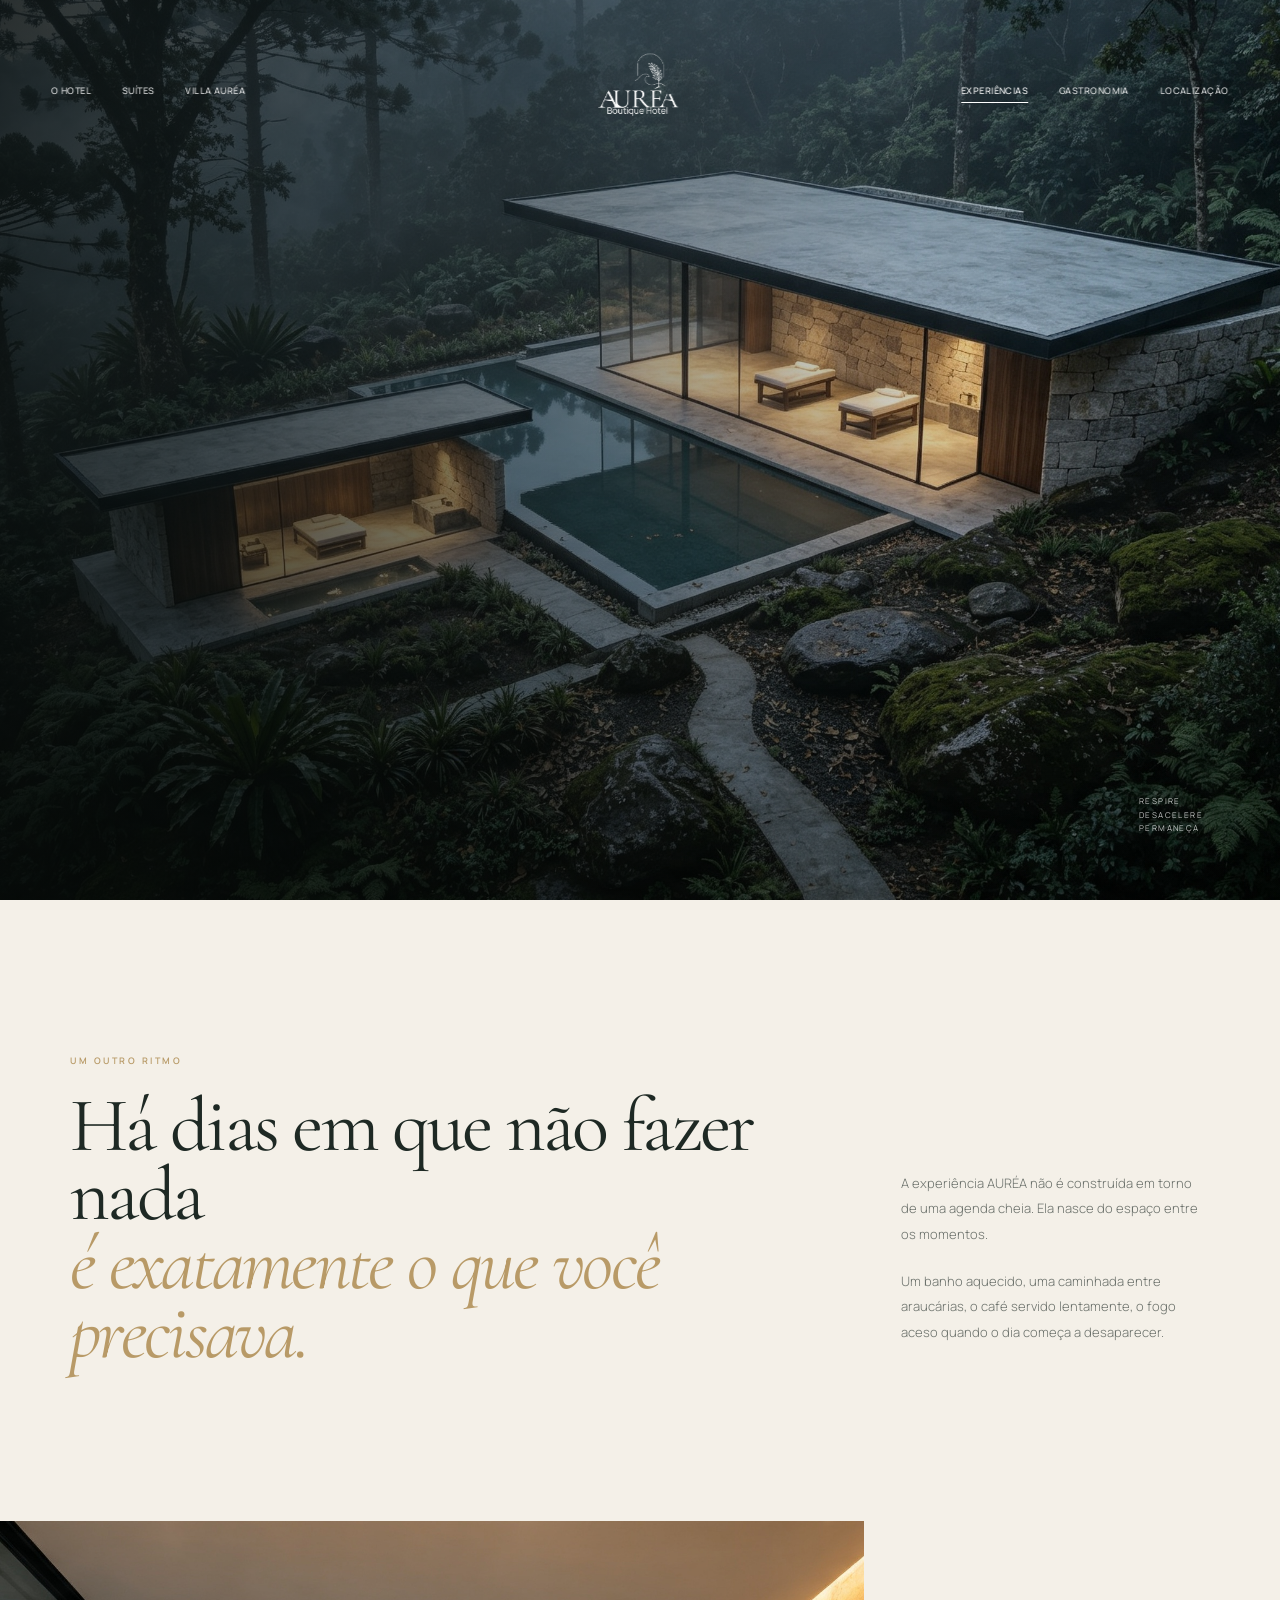
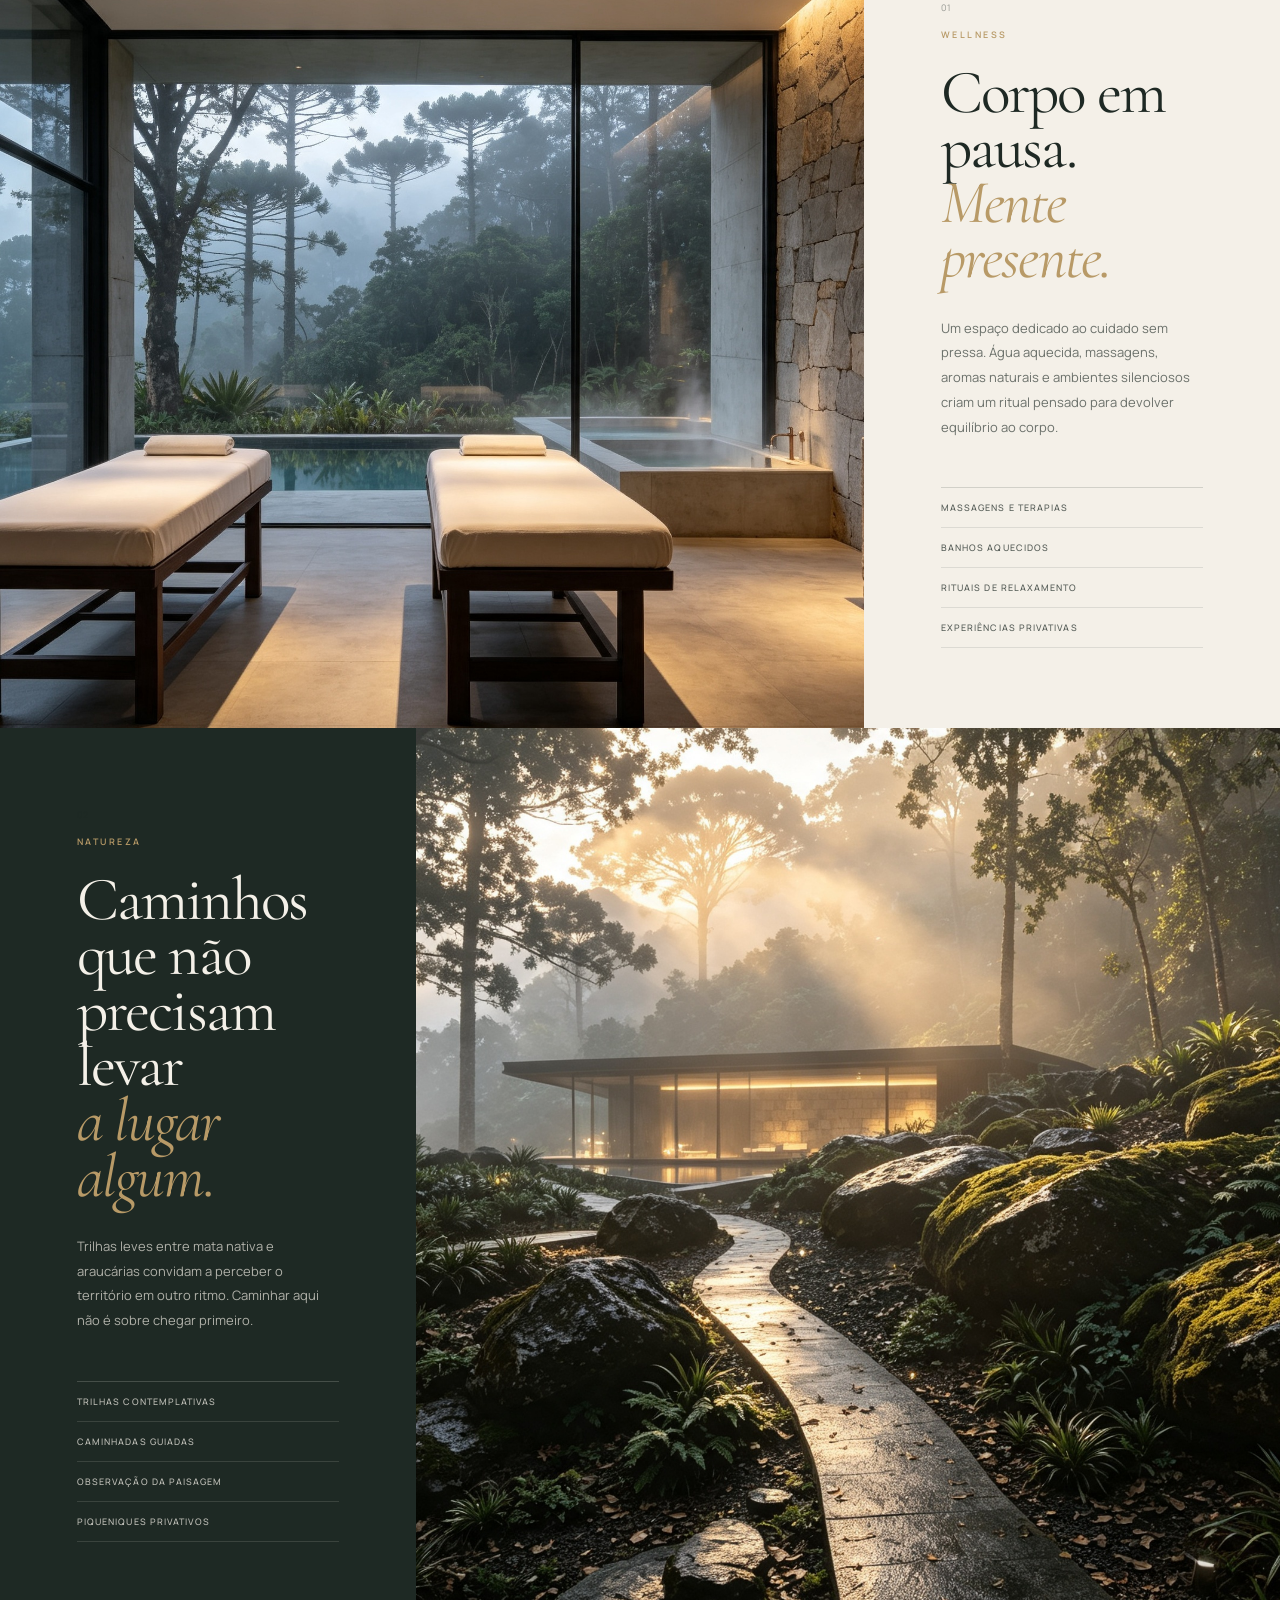
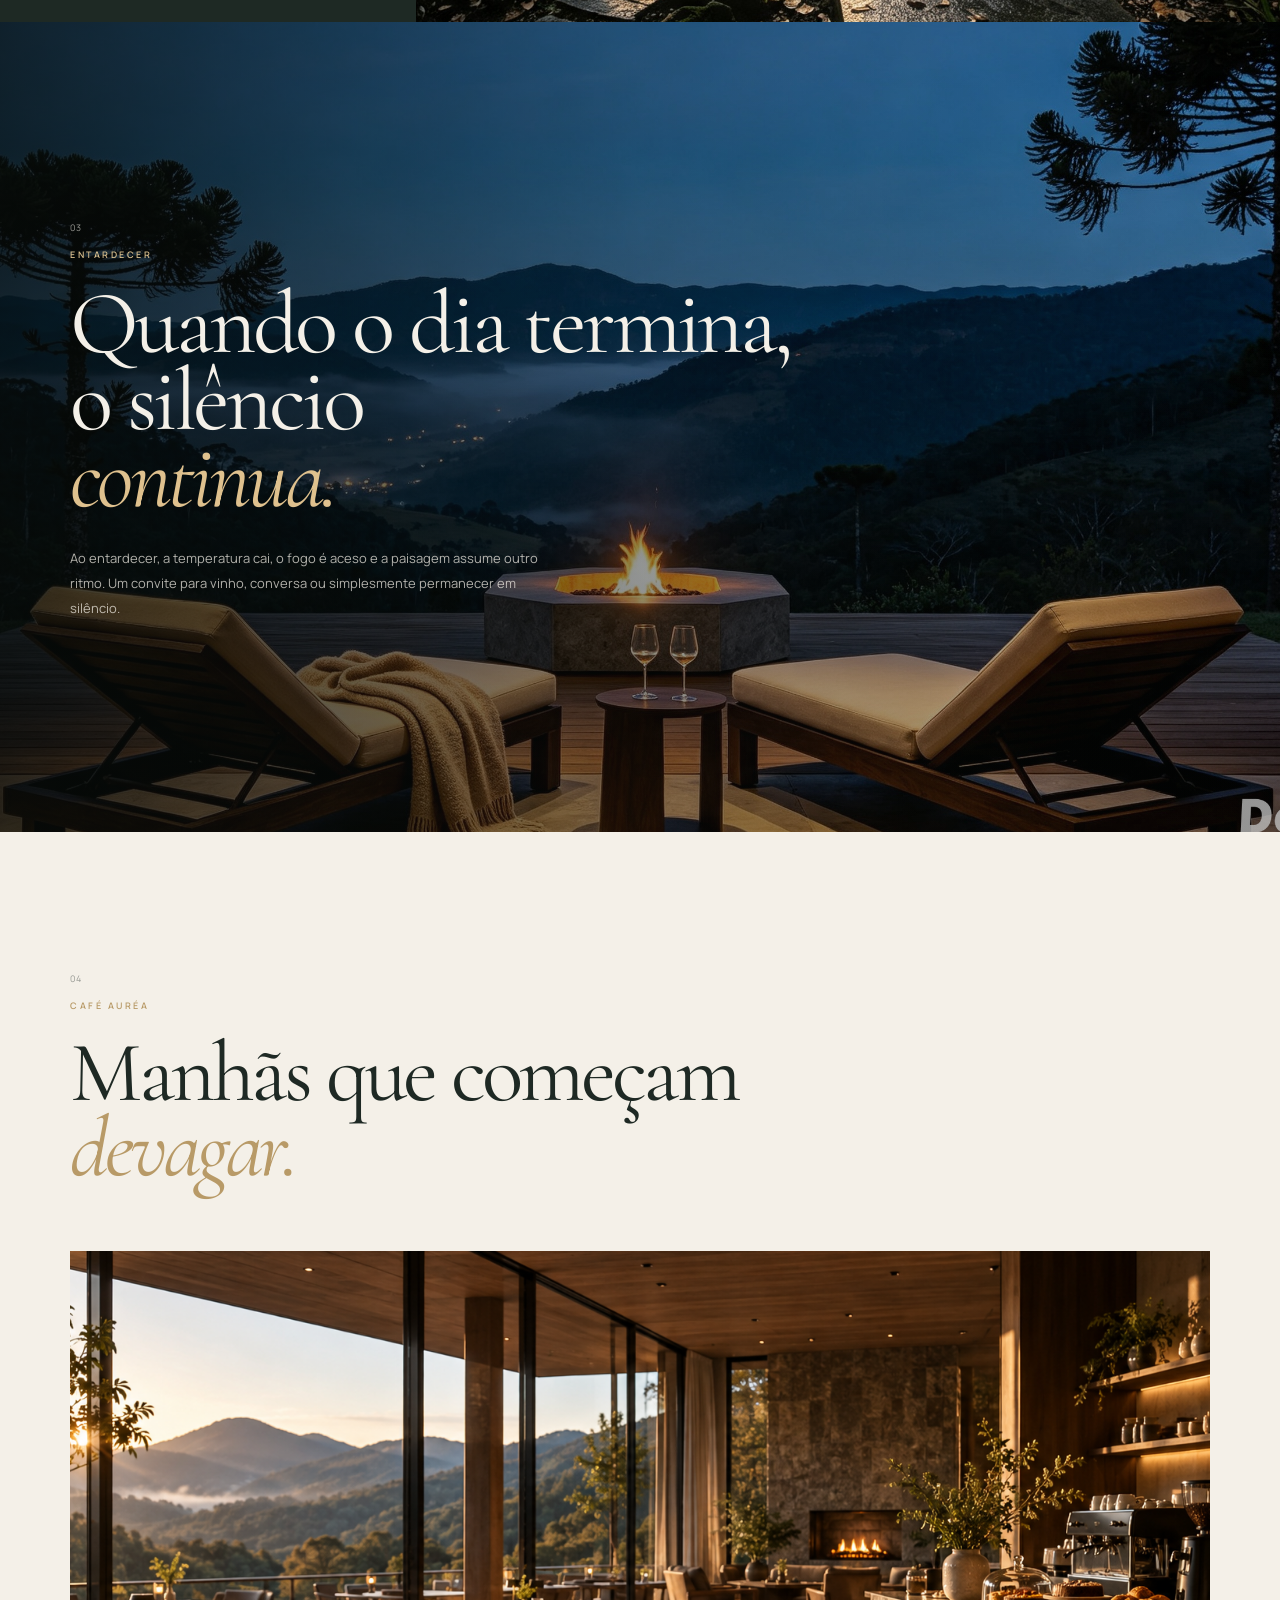
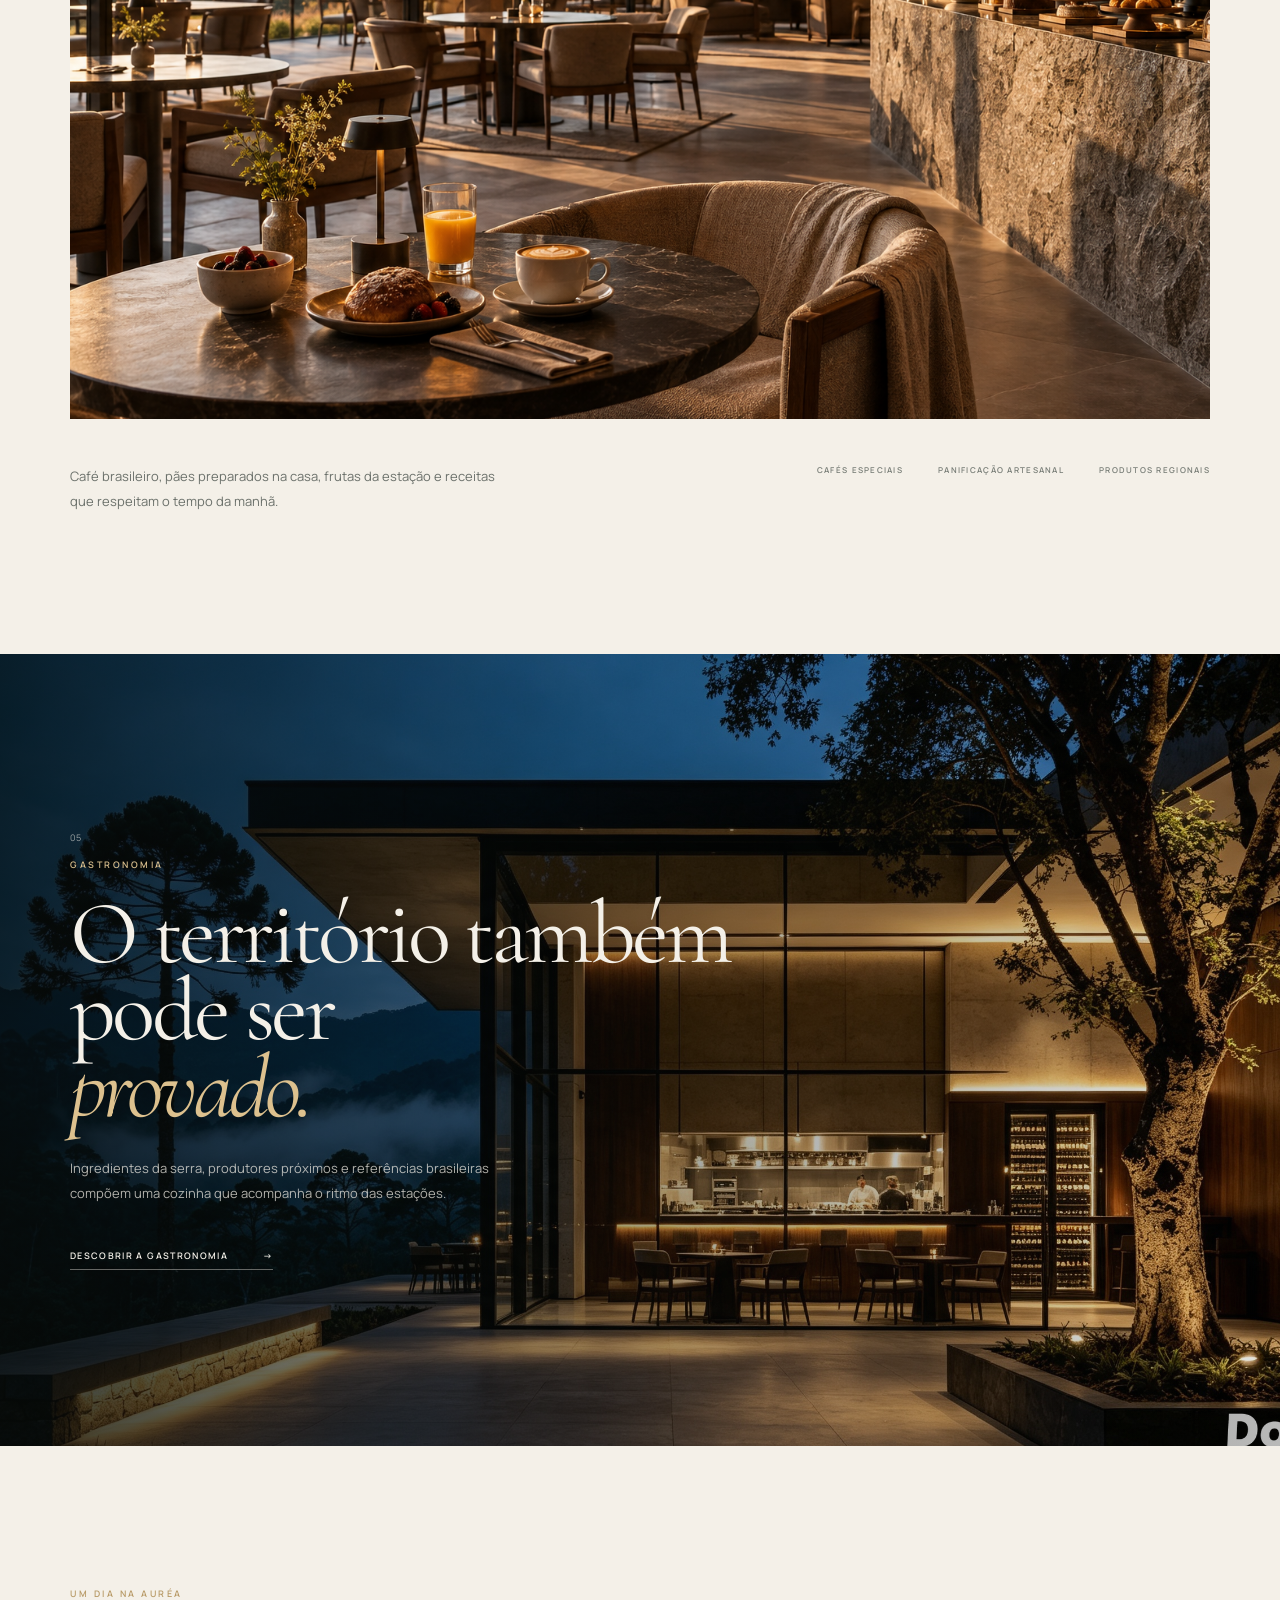
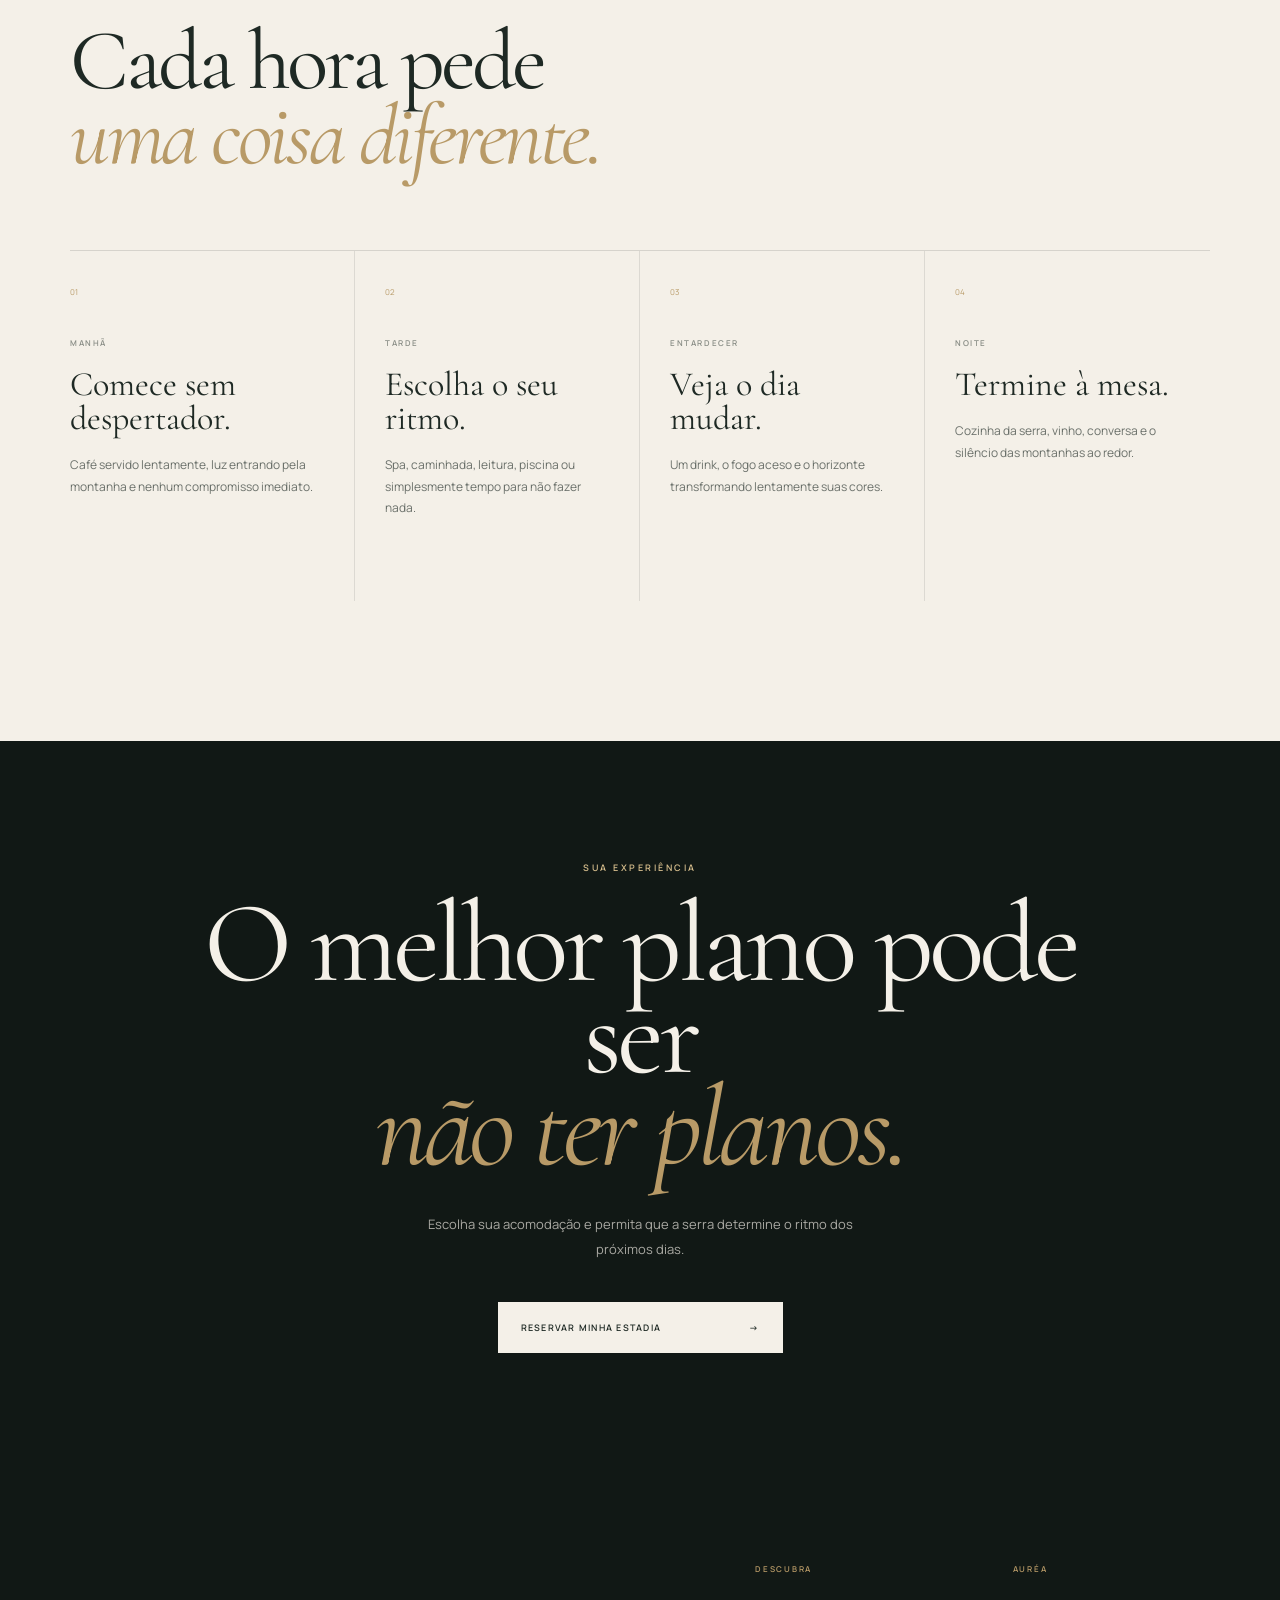
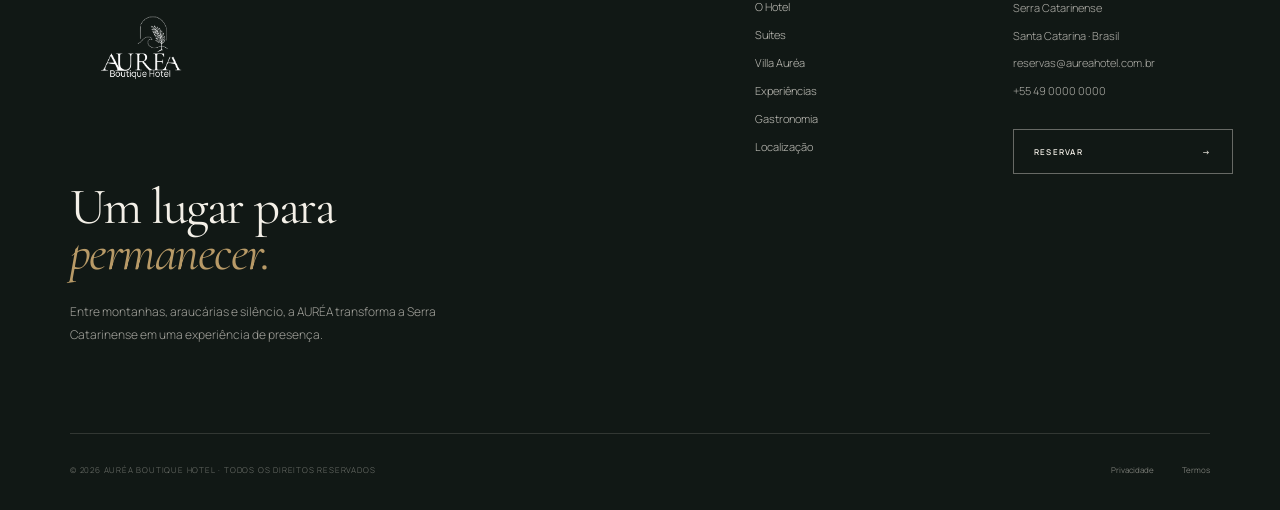
==== experiencias.html @ a306314f "Primeira versão do site AURÉA" ====
<!DOCTYPE html>
<html lang="pt-BR">

<head>

  <meta charset="UTF-8">

  <meta
    name="viewport"
    content="width=device-width, initial-scale=1.0"
  >

  <title>Experiências | AURÉA Boutique Hotel</title>

  <meta
    name="description"
    content="Descubra as experiências do AURÉA Boutique Hotel: wellness, natureza, gastronomia e momentos de contemplação na Serra Catarinense."
  >


  <!-- =====================================================
       FONTES
  ====================================================== -->

  <link
    rel="preconnect"
    href="https://fonts.googleapis.com"
  >

  <link
    rel="preconnect"
    href="https://fonts.gstatic.com"
    crossorigin
  >

  <link
    href="https://fonts.googleapis.com/css2?family=Cormorant+Garamond:ital,wght@0,400;0,500;1,400&family=Manrope:wght@300;400;500;600&display=swap"
    rel="stylesheet"
  >


  <!-- =====================================================
       CSS
  ====================================================== -->

  <link
    rel="stylesheet"
    href="experiencias.css"
  >

  <link
    rel="stylesheet"
    href="header.css"
  >

  <link
    rel="stylesheet"
    href="footer.css"
  >

  <link
    rel="stylesheet"
    href="animations.css"
  >


  <!-- =====================================================
       JAVASCRIPT
  ====================================================== -->

  <script
    defer
    src="script.js"
  ></script>

  <script
    defer
    src="animations.js"
  ></script>

</head>


<body class="experiencias-page">


  <!-- =====================================================
       HEADER
  ====================================================== -->

  <header class="site-header header-light">


    <!-- MENU ESQUERDO -->

    <nav class="site-nav site-nav-left">

      <a href="hotel.html">
        O Hotel
      </a>

      <a href="suites.html">
        Suítes
      </a>

      <a href="villa.html">
        Villa Auréa
      </a>

    </nav>


    <!-- LOGO -->

    <a
      href="index.html"
      class="site-logo"
      aria-label="AURÉA Boutique Hotel"
    >

      <img
        src="assets/logo-aurea.png"
        alt="AURÉA Boutique Hotel"
      >

    </a>


    <!-- MENU DIREITO -->

    <nav class="site-nav site-nav-right">

      <a
        href="experiencias.html"
        class="active"
      >
        Experiências
      </a>

      <a href="gastronomia.html">
        Gastronomia
      </a>

      <a href="localizacao.html">
        Localização
      </a>

    </nav>


  </header>



  <main>


    <!-- =====================================================
         HERO
    ====================================================== -->

    <section class="experiencias-hero">


      <div class="experiencias-hero-image">

        <img
          src="assets/spa em angulo maior.png"
          alt="Spa AURÉA integrado à paisagem da Serra Catarinense"
        >

      </div>


      <div class="experiencias-hero-overlay"></div>


      <div class="experiencias-hero-content hero-reveal">

        <span class="experiencias-eyebrow">
          EXPERIÊNCIAS · AURÉA
        </span>


        <h1>

          O luxo de

          <em>
            não ter pressa.
          </em>

        </h1>


        <p>
          Na AURÉA, cada experiência foi pensada para
          devolver algo que a rotina costuma levar:
          tempo, silêncio e presença.
        </p>


        <a
          href="#wellness"
          class="experiencias-hero-link motion-link"
        >

          <span>
            Descobrir experiências
          </span>

          <span>
            ↓
          </span>

        </a>


      </div>


      <div class="experiencias-side-note fade-in">

        <span>
          RESPIRE
        </span>

        <span>
          DESACELERE
        </span>

        <span>
          PERMANEÇA
        </span>

      </div>


    </section>



    <!-- =====================================================
         INTRO
    ====================================================== -->

    <section class="experiencias-intro">


      <div class="experiencias-container">


        <div class="experiencias-intro-grid">


          <div class="reveal">

            <span class="section-label">
              UM OUTRO RITMO
            </span>


            <h2>

              Há dias em que
              não fazer nada

              <em>
                é exatamente o que você precisava.
              </em>

            </h2>

          </div>


          <div class="experiencias-intro-copy reveal reveal-delay-1">

            <p>
              A experiência AURÉA não é construída em torno
              de uma agenda cheia. Ela nasce do espaço entre
              os momentos.
            </p>

            <p>
              Um banho aquecido, uma caminhada entre araucárias,
              o café servido lentamente, o fogo aceso quando
              o dia começa a desaparecer.
            </p>

          </div>


        </div>


      </div>


    </section>



    <!-- =====================================================
         WELLNESS
    ====================================================== -->

    <section
      class="experience-feature"
      id="wellness"
    >


      <div class="experience-feature-image reveal-left">

        <img
          src="assets/spa do hotel.png"
          alt="Área de wellness e spa do AURÉA"
        >

      </div>


      <div class="experience-feature-content reveal-right reveal-delay-1">


        <span class="experience-number">
          01
        </span>


        <span class="section-label">
          WELLNESS
        </span>


        <h2>

          Corpo em pausa.

          <em>
            Mente presente.
          </em>

        </h2>


        <p>
          Um espaço dedicado ao cuidado sem pressa.
          Água aquecida, massagens, aromas naturais e
          ambientes silenciosos criam um ritual pensado
          para devolver equilíbrio ao corpo.
        </p>


        <ul>

          <li>
            Massagens e terapias
          </li>

          <li>
            Banhos aquecidos
          </li>

          <li>
            Rituais de relaxamento
          </li>

          <li>
            Experiências privativas
          </li>

        </ul>


      </div>


    </section>



    <!-- =====================================================
         NATUREZA
    ====================================================== -->

    <section class="experience-feature experience-feature-reverse">


      <div class="experience-feature-image reveal-right">

        <img
          src="assets/caminho ate o hotel.png"
          alt="Caminho entre a vegetação da Serra Catarinense"
        >

      </div>


      <div class="experience-feature-content reveal-left reveal-delay-1">


        <span class="experience-number">
          02
        </span>


        <span class="section-label">
          NATUREZA
        </span>


        <h2>

          Caminhos que não
          precisam levar

          <em>
            a lugar algum.
          </em>

        </h2>


        <p>
          Trilhas leves entre mata nativa e araucárias
          convidam a perceber o território em outro ritmo.
          Caminhar aqui não é sobre chegar primeiro.
        </p>


        <ul>

          <li>
            Trilhas contemplativas
          </li>

          <li>
            Caminhadas guiadas
          </li>

          <li>
            Observação da paisagem
          </li>

          <li>
            Piqueniques privativos
          </li>

        </ul>


      </div>


    </section>



    <!-- =====================================================
         FOGO E ENTARDECER
    ====================================================== -->

    <section class="fire-section">


      <div class="fire-image">

        <img
          src="assets/area privada.png"
          alt="Fogueira diante das montanhas na AURÉA"
        >

      </div>


      <div class="fire-overlay"></div>


      <div class="fire-content reveal">

        <span class="experience-number light">
          03
        </span>

        <span class="section-label light">
          ENTARDECER
        </span>


        <h2>

          Quando o dia termina,
          o silêncio

          <em>
            continua.
          </em>

        </h2>


        <p>
          Ao entardecer, a temperatura cai,
          o fogo é aceso e a paisagem assume outro ritmo.
          Um convite para vinho, conversa ou simplesmente
          permanecer em silêncio.
        </p>


      </div>


    </section>



    <!-- =====================================================
         CAFETERIA
    ====================================================== -->

    <section class="cafe-section">


      <div class="experiencias-container">


        <div class="cafe-heading reveal">

          <span class="experience-number">
            04
          </span>

          <span class="section-label">
            CAFÉ AURÉA
          </span>


          <h2>

            Manhãs que começam

            <em>
              devagar.
            </em>

          </h2>


        </div>


        <div class="cafe-image reveal reveal-delay-1">

          <img
            src="assets/cafeteria.png"
            alt="Cafeteria do AURÉA Boutique Hotel"
          >

        </div>


        <div class="cafe-bottom reveal reveal-delay-2">


          <p>
            Café brasileiro, pães preparados na casa,
            frutas da estação e receitas que respeitam
            o tempo da manhã.
          </p>


          <div class="cafe-details">

            <span>
              CAFÉS ESPECIAIS
            </span>

            <span>
              PANIFICAÇÃO ARTESANAL
            </span>

            <span>
              PRODUTOS REGIONAIS
            </span>

          </div>


        </div>


      </div>


    </section>



    <!-- =====================================================
         GASTRONOMIA
    ====================================================== -->

    <section class="experience-gastronomy">


      <div class="experience-gastronomy-image">

        <img
          src="assets/area externa restaurante.png"
          alt="Área externa do restaurante AURÉA"
        >

      </div>


      <div class="experience-gastronomy-overlay"></div>


      <div class="experience-gastronomy-content reveal">

        <span class="experience-number light">
          05
        </span>

        <span class="section-label light">
          GASTRONOMIA
        </span>


        <h2>

          O território
          também pode ser

          <em>
            provado.
          </em>

        </h2>


        <p>
          Ingredientes da serra, produtores próximos
          e referências brasileiras compõem uma cozinha
          que acompanha o ritmo das estações.
        </p>


        <a
          href="gastronomia.html"
          class="motion-link"
        >

          <span>
            Descobrir a gastronomia
          </span>

          <span>
            →
          </span>

        </a>


      </div>


    </section>



    <!-- =====================================================
         RITMOS DA SERRA
    ====================================================== -->

    <section class="rhythm-section">


      <div class="experiencias-container">


        <div class="rhythm-heading reveal">

          <span class="section-label">
            UM DIA NA AURÉA
          </span>


          <h2>

            Cada hora
            pede

            <em>
              uma coisa diferente.
            </em>

          </h2>


        </div>



        <div class="rhythm-grid">


          <!-- MANHÃ -->

          <article class="rhythm-item reveal">

            <span class="rhythm-number">
              01
            </span>

            <span class="rhythm-time">
              MANHÃ
            </span>

            <h3>
              Comece sem despertador.
            </h3>

            <p>
              Café servido lentamente,
              luz entrando pela montanha
              e nenhum compromisso imediato.
            </p>

          </article>



          <!-- TARDE -->

          <article class="rhythm-item reveal reveal-delay-1">

            <span class="rhythm-number">
              02
            </span>

            <span class="rhythm-time">
              TARDE
            </span>

            <h3>
              Escolha o seu ritmo.
            </h3>

            <p>
              Spa, caminhada, leitura,
              piscina ou simplesmente
              tempo para não fazer nada.
            </p>

          </article>



          <!-- ENTARDECER -->

          <article class="rhythm-item reveal reveal-delay-2">

            <span class="rhythm-number">
              03
            </span>

            <span class="rhythm-time">
              ENTARDECER
            </span>

            <h3>
              Veja o dia mudar.
            </h3>

            <p>
              Um drink, o fogo aceso
              e o horizonte transformando
              lentamente suas cores.
            </p>

          </article>



          <!-- NOITE -->

          <article class="rhythm-item reveal reveal-delay-3">

            <span class="rhythm-number">
              04
            </span>

            <span class="rhythm-time">
              NOITE
            </span>

            <h3>
              Termine à mesa.
            </h3>

            <p>
              Cozinha da serra, vinho,
              conversa e o silêncio
              das montanhas ao redor.
            </p>

          </article>


        </div>


      </div>


    </section>



    <!-- =====================================================
         CTA FINAL
    ====================================================== -->

    <section class="experiencias-final">


      <div class="experiencias-final-content reveal">


        <span class="section-label light">
          SUA EXPERIÊNCIA
        </span>


        <h2>

          O melhor plano
          pode ser

          <em>
            não ter planos.
          </em>

        </h2>


        <p>
          Escolha sua acomodação e permita que
          a serra determine o ritmo dos próximos dias.
        </p>


        <a
          href="reservas.html"
          class="experiencias-final-button motion-button"
        >

          <span>
            Reservar minha estadia
          </span>

          <span>
            →
          </span>

        </a>


      </div>


    </section>


  </main>



  <!-- =====================================================
       FOOTER GLOBAL
  ====================================================== -->

  <footer class="site-footer">


    <div class="site-footer-inner">


      <div class="site-footer-top">


        <!-- MARCA -->

        <div class="site-footer-brand reveal">


          <a
            href="index.html"
            class="site-footer-logo"
            aria-label="AURÉA Boutique Hotel"
          >

            <img
              src="assets/logo-aurea.png"
              alt="AURÉA Boutique Hotel"
            >

          </a>


          <h2>

            Um lugar para

            <em>
              permanecer.
            </em>

          </h2>


          <p>
            Entre montanhas, araucárias e silêncio,
            a AURÉA transforma a Serra Catarinense
            em uma experiência de presença.
          </p>


        </div>



        <!-- COLUNAS -->

        <div class="site-footer-columns reveal reveal-delay-1">


          <div class="site-footer-column">


            <h3>
              Descubra
            </h3>


            <nav>

              <a href="hotel.html">
                O Hotel
              </a>

              <a href="suites.html">
                Suítes
              </a>

              <a href="villa.html">
                Villa Auréa
              </a>

              <a href="experiencias.html">
                Experiências
              </a>

              <a href="gastronomia.html">
                Gastronomia
              </a>

              <a href="localizacao.html">
                Localização
              </a>

            </nav>


          </div>



          <div class="site-footer-column">


            <h3>
              AURÉA
            </h3>


            <div class="site-footer-contact">

              <span>
                Serra Catarinense
              </span>

              <span>
                Santa Catarina · Brasil
              </span>

              <span>
                reservas@aureahotel.com.br
              </span>

              <span>
                +55 49 0000 0000
              </span>

            </div>


            <a
              href="reservas.html"
              class="site-footer-reserve motion-button"
            >

              <span>
                Reservar
              </span>

              <span>
                →
              </span>

            </a>


          </div>


        </div>


      </div>



      <div class="site-footer-bottom">

        <p>
          © 2026 AURÉA BOUTIQUE HOTEL · TODOS OS DIREITOS RESERVADOS
        </p>


        <div class="site-footer-bottom-links">

          <a href="#">
            Privacidade
          </a>

          <a href="#">
            Termos
          </a>

        </div>


      </div>


    </div>


  </footer>


</body>

</html>
---- experiencias.css ----
/* =========================================================
   AURÉA — EXPERIÊNCIAS
========================================================= */


/* =========================================================
   VARIÁVEIS
========================================================= */

:root {
  --cream: #f4f0e8;
  --cream-soft: #ece6dc;

  --green: #1e2924;
  --green-dark: #111815;

  --gold: #b89a67;

  --text:
    rgba(
      30,
      41,
      36,
      0.64
    );
}


/* =========================================================
   RESET
========================================================= */

*,
*::before,
*::after {
  box-sizing: border-box;
}

html {
  scroll-behavior: smooth;
}

body {
  margin: 0;

  background:
    var(--cream);

  color:
    var(--green);

  font-family:
    "Manrope",
    sans-serif;

  overflow-x: hidden;

  -webkit-font-smoothing:
    antialiased;
}

img {
  display: block;

  max-width: 100%;
}

a {
  color: inherit;

  text-decoration: none;
}


/* =========================================================
   CONTAINER
========================================================= */

.experiencias-container {
  width:
    min(
      calc(100% - 140px),
      1440px
    );

  margin:
    0 auto;
}


/* =========================================================
   LABELS
========================================================= */

.section-label,
.experiencias-eyebrow {
  display: block;

  margin-bottom: 24px;

  font-size: 9px;

  font-weight: 600;

  letter-spacing: 0.28em;

  text-transform: uppercase;

  color:
    var(--gold);
}

.section-label.light {
  color:
    #d7be8d;
}


/* =========================================================
   HERO
========================================================= */

.experiencias-hero {
  position: relative;

  min-height: 100vh;

  display: flex;

  align-items: center;

  overflow: hidden;

  background:
    var(--green-dark);
}


/* =========================================================
   HERO IMAGE
========================================================= */

.experiencias-hero-image {
  position: absolute;

  inset: 0;

  overflow: hidden;
}

.experiencias-hero-image img {
  width: 100%;
  height: 100%;

  object-fit: cover;

  object-position: center center;

  transform:
    scale(1.10);

  transform-origin:
    center center;
}


/* =========================================================
   HERO OVERLAY
========================================================= */

.experiencias-hero-overlay {
  position: absolute;

  inset: 0;

  z-index: 1;

  background:

    linear-gradient(
      90deg,
      rgba(7, 11, 9, 0.80) 0%,
      rgba(7, 11, 9, 0.45) 42%,
      rgba(7, 11, 9, 0.10) 78%
    ),

    linear-gradient(
      180deg,
      rgba(0, 0, 0, 0.18),
      transparent 38%,
      rgba(0, 0, 0, 0.24)
    );
}


/* =========================================================
   HERO CONTENT
========================================================= */

.experiencias-hero-content {
  position: relative;

  z-index: 3;

  width:
    min(
      calc(100% - 140px),
      1440px
    );

  margin:
    110px auto 0;

  color:
    var(--cream);
}

.experiencias-hero-content h1 {
  margin: 0;

  max-width: 720px;

  font-family:
    "Cormorant Garamond",
    serif;

  font-size:
    clamp(
      72px,
      7vw,
      120px
    );

  font-weight: 400;

  line-height: 0.84;

  letter-spacing: -0.04em;
}

.experiencias-hero-content h1 em {
  display: block;

  color:
    #dfc491;

  font-style: italic;
}

.experiencias-hero-content > p {
  max-width: 470px;

  margin-top: 32px;

  font-size: 13px;

  font-weight: 300;

  line-height: 1.9;

  color:
    rgba(
      244,
      240,
      232,
      0.76
    );
}


/* =========================================================
   HERO LINK
========================================================= */

.experiencias-hero-link {
  display: inline-flex;

  align-items: center;

  gap: 35px;

  margin-top: 35px;

  padding-bottom: 7px;

  border-bottom:
    1px solid
    rgba(
      244,
      240,
      232,
      0.48
    );

  color:
    var(--cream);

  font-size: 9px;

  font-weight: 600;

  letter-spacing: 0.16em;

  text-transform: uppercase;

  transition:
    gap
    0.3s ease;
}

.experiencias-hero-link:hover {
  gap: 45px;
}


/* =========================================================
   HERO SIDE NOTE
========================================================= */

.experiencias-side-note {
  position: absolute;

  z-index: 3;

  right: 6vw;
  bottom: 65px;

  display: flex;

  flex-direction: column;

  font-size: 8px;

  line-height: 1.7;

  letter-spacing: 0.18em;

  color:
    rgba(
      255,
      255,
      255,
      0.75
    );
}


/* =========================================================
   INTRO
========================================================= */

.experiencias-intro {
  padding:
    clamp(
      120px,
      12vw,
      190px
    )
    0;

  background:
    var(--cream);
}

.experiencias-intro-grid {
  display: grid;

  grid-template-columns:
    minmax(0, 1.25fr)
    minmax(280px, 0.55fr);

  gap:
    clamp(
      70px,
      10vw,
      170px
    );

  align-items: end;
}

.experiencias-intro h2 {
  margin: 0;

  max-width: 900px;

  font-family:
    "Cormorant Garamond",
    serif;

  font-size:
    clamp(
      62px,
      6vw,
      100px
    );

  font-weight: 400;

  line-height: 0.90;

  letter-spacing: -0.035em;
}

.experiencias-intro h2 em {
  display: block;

  color:
    var(--gold);

  font-style: italic;
}

.experiencias-intro-copy {
  max-width: 470px;
}

.experiencias-intro-copy p {
  margin:
    0
    0
    22px;

  font-size: 13px;

  font-weight: 300;

  line-height: 1.95;

  color:
    var(--text);
}


/* =========================================================
   EXPERIENCE FEATURE
========================================================= */

.experience-feature {
  display: grid;

  grid-template-columns:
    minmax(0, 1.35fr)
    minmax(320px, 0.65fr);

  min-height: 760px;

  background:
    var(--cream-soft);
}

.experience-feature-reverse {
  grid-template-columns:
    minmax(320px, 0.65fr)
    minmax(0, 1.35fr);
}


/* =========================================================
   FEATURE IMAGE
========================================================= */

.experience-feature-image {
  min-height: 760px;

  overflow: hidden;
}

.experience-feature-image img {
  width: 100%;
  height: 100%;

  object-fit: cover;

  transform:
    scale(1.07);

  transition:
    transform
    0.9s
    cubic-bezier(
      0.16,
      1,
      0.3,
      1
    );
}

.experience-feature-image:hover img {
  transform:
    scale(1.10);
}


/* =========================================================
   FEATURE CONTENT
========================================================= */

.experience-feature-content {
  display: flex;

  flex-direction: column;

  justify-content: center;

  padding:
    80px
    clamp(
      50px,
      6vw,
      110px
    );

  background:
    var(--cream);
}

.experience-feature-reverse
.experience-feature-image {
  order: 2;
}

.experience-feature-reverse
.experience-feature-content {
  order: 1;

  background:
    var(--green);

  color:
    var(--cream);
}


/* =========================================================
   EXPERIENCE NUMBER
========================================================= */

.experience-number {
  display: block;

  margin-bottom: 14px;

  font-size: 9px;

  letter-spacing: 0.16em;

  color:
    rgba(
      30,
      41,
      36,
      0.44
    );
}

.experience-number.light {
  color:
    rgba(
      244,
      240,
      232,
      0.62
    );
}


/* =========================================================
   FEATURE TITLE
========================================================= */

.experience-feature-content h2 {
  margin: 0;

  max-width: 520px;

  font-family:
    "Cormorant Garamond",
    serif;

  font-size:
    clamp(
      52px,
      4.8vw,
      82px
    );

  font-weight: 400;

  line-height: 0.9;

  letter-spacing: -0.03em;
}

.experience-feature-content h2 em {
  display: block;

  color:
    var(--gold);

  font-style: italic;
}


/* =========================================================
   FEATURE TEXT
========================================================= */

.experience-feature-content > p {
  max-width: 450px;

  margin-top: 30px;

  font-size: 13px;

  line-height: 1.9;

  color:
    var(--text);
}

.experience-feature-reverse
.experience-feature-content > p {
  color:
    rgba(
      244,
      240,
      232,
      0.68
    );
}


/* =========================================================
   FEATURE LIST
========================================================= */

.experience-feature-content ul {
  margin:
    35px
    0
    0;

  padding: 0;

  max-width: 440px;

  list-style: none;

  border-top:
    1px solid
    rgba(
      30,
      41,
      36,
      0.16
    );
}

.experience-feature-content li {
  padding:
    13px
    0;

  border-bottom:
    1px solid
    rgba(
      30,
      41,
      36,
      0.11
    );

  font-size: 9px;

  font-weight: 500;

  letter-spacing: 0.12em;

  text-transform: uppercase;

  color:
    rgba(
      30,
      41,
      36,
      0.74
    );
}

.experience-feature-reverse
.experience-feature-content ul {
  border-top-color:
    rgba(
      244,
      240,
      232,
      0.18
    );
}

.experience-feature-reverse
.experience-feature-content li {
  border-bottom-color:
    rgba(
      244,
      240,
      232,
      0.13
    );

  color:
    rgba(
      244,
      240,
      232,
      0.75
    );
}


/* =========================================================
   FIRE SECTION
========================================================= */

.fire-section {
  position: relative;

  min-height: 90vh;

  display: flex;

  align-items: center;

  overflow: hidden;

  background:
    var(--green-dark);
}

.fire-image {
  position: absolute;

  inset: 0;

  overflow: hidden;
}

.fire-image img {
  width: 100%;
  height: 100%;

  object-fit: cover;

  object-position:
    center center;

  transform:
    scale(1.14);
}

.fire-overlay {
  position: absolute;

  inset: 0;

  z-index: 1;

  background:

    linear-gradient(
      90deg,
      rgba(7, 11, 9, 0.78),
      rgba(7, 11, 9, 0.34) 50%,
      rgba(7, 11, 9, 0.08)
    ),

    linear-gradient(
      0deg,
      rgba(7, 11, 9, 0.22),
      transparent
    );
}

.fire-content {
  position: relative;

  z-index: 2;

  width:
    min(
      calc(100% - 140px),
      1440px
    );

  margin:
    0 auto;

  color:
    var(--cream);
}

.fire-content h2 {
  margin: 0;

  max-width: 760px;

  font-family:
    "Cormorant Garamond",
    serif;

  font-size:
    clamp(
      65px,
      7vw,
      110px
    );

  font-weight: 400;

  line-height: 0.86;

  letter-spacing: -0.04em;
}

.fire-content h2 em {
  display: block;

  color:
    #dfc18e;

  font-style: italic;
}

.fire-content > p {
  max-width: 470px;

  margin-top: 30px;

  font-size: 13px;

  line-height: 1.9;

  color:
    rgba(
      244,
      240,
      232,
      0.72
    );
}


/* =========================================================
   CAFE SECTION
========================================================= */

.cafe-section {
  padding:
    clamp(
      120px,
      11vw,
      180px
    )
    0;

  background:
    var(--cream);
}

.cafe-heading {
  max-width: 850px;

  margin-bottom: 65px;
}

.cafe-heading h2 {
  margin: 0;

  font-family:
    "Cormorant Garamond",
    serif;

  font-size:
    clamp(
      65px,
      6.7vw,
      108px
    );

  font-weight: 400;

  line-height: 0.87;

  letter-spacing: -0.04em;
}

.cafe-heading h2 em {
  display: block;

  color:
    var(--gold);

  font-style: italic;
}


/* =========================================================
   CAFE IMAGE
========================================================= */

.cafe-image {
  width: 100%;

  height:
    clamp(
      520px,
      60vw,
      800px
    );

  overflow: hidden;
}

.cafe-image img {
  width: 100%;
  height: 100%;

  object-fit: cover;

  transform:
    scale(1.04);
}


/* =========================================================
   CAFE BOTTOM
========================================================= */

.cafe-bottom {
  display: flex;

  justify-content: space-between;

  gap: 70px;

  margin-top: 45px;
}

.cafe-bottom > p {
  max-width: 430px;

  margin: 0;

  font-size: 13px;

  line-height: 1.9;

  color:
    var(--text);
}

.cafe-details {
  display: flex;

  align-items: flex-start;

  justify-content: flex-end;

  flex-wrap: wrap;

  gap:
    15px 35px;
}

.cafe-details span {
  font-size: 8px;

  font-weight: 600;

  letter-spacing: 0.16em;

  color:
    rgba(
      30,
      41,
      36,
      0.58
    );
}


/* =========================================================
   GASTRONOMY EXPERIENCE
========================================================= */

.experience-gastronomy {
  position: relative;

  min-height: 88vh;

  display: flex;

  align-items: center;

  overflow: hidden;

  background:
    var(--green-dark);
}

.experience-gastronomy-image {
  position: absolute;

  inset: 0;

  overflow: hidden;
}

.experience-gastronomy-image img {
  width: 100%;
  height: 100%;

  object-fit: cover;

  transform:
    scale(1.14);
}

.experience-gastronomy-overlay {
  position: absolute;

  inset: 0;

  z-index: 1;

  background:

    linear-gradient(
      90deg,
      rgba(7, 11, 9, 0.80),
      rgba(7, 11, 9, 0.38) 48%,
      rgba(7, 11, 9, 0.10)
    );
}

.experience-gastronomy-content {
  position: relative;

  z-index: 2;

  width:
    min(
      calc(100% - 140px),
      1440px
    );

  margin:
    0 auto;

  color:
    var(--cream);
}

.experience-gastronomy-content h2 {
  margin: 0;

  max-width: 720px;

  font-family:
    "Cormorant Garamond",
    serif;

  font-size:
    clamp(
      65px,
      7vw,
      110px
    );

  font-weight: 400;

  line-height: 0.86;

  letter-spacing: -0.04em;
}

.experience-gastronomy-content h2 em {
  display: block;

  color:
    #ddc18e;

  font-style: italic;
}

.experience-gastronomy-content > p {
  max-width: 470px;

  margin-top: 30px;

  font-size: 13px;

  line-height: 1.9;

  color:
    rgba(
      244,
      240,
      232,
      0.72
    );
}

.experience-gastronomy-content > a {
  display: inline-flex;

  align-items: center;

  gap: 35px;

  margin-top: 30px;

  padding-bottom: 7px;

  border-bottom:
    1px solid
    rgba(
      244,
      240,
      232,
      0.4
    );

  font-size: 9px;

  font-weight: 600;

  letter-spacing: 0.15em;

  text-transform: uppercase;

  transition:
    gap
    0.3s ease;
}

.experience-gastronomy-content > a:hover {
  gap: 45px;
}


/* =========================================================
   RHYTHM
========================================================= */

.rhythm-section {
  padding:
    clamp(
      120px,
      11vw,
      180px
    )
    0;

  background:
    var(--cream);
}

.rhythm-heading {
  max-width: 850px;

  margin-bottom: 75px;
}

.rhythm-heading h2 {
  margin: 0;

  font-family:
    "Cormorant Garamond",
    serif;

  font-size:
    clamp(
      65px,
      6.7vw,
      105px
    );

  font-weight: 400;

  line-height: 0.88;

  letter-spacing: -0.04em;
}

.rhythm-heading h2 em {
  display: block;

  color:
    var(--gold);

  font-style: italic;
}


/* =========================================================
   RHYTHM GRID
========================================================= */

.rhythm-grid {
  display: grid;

  grid-template-columns:
    repeat(
      4,
      1fr
    );

  border-top:
    1px solid
    rgba(
      30,
      41,
      36,
      0.14
    );
}

.rhythm-item {
  min-height: 350px;

  padding:
    35px
    30px
    40px
    0;

  border-right:
    1px solid
    rgba(
      30,
      41,
      36,
      0.11
    );
}

.rhythm-item:not(:first-child) {
  padding-left: 30px;
}

.rhythm-item:last-child {
  border-right: 0;
}

.rhythm-number {
  display: block;

  font-size: 8px;

  color:
    var(--gold);
}

.rhythm-time {
  display: block;

  margin-top: 40px;

  font-size: 8px;

  font-weight: 600;

  letter-spacing: 0.20em;

  color:
    rgba(
      30,
      41,
      36,
      0.50
    );
}

.rhythm-item h3 {
  margin:
    20px
    0
    0;

  font-family:
    "Cormorant Garamond",
    serif;

  font-size: 34px;

  font-weight: 400;

  line-height: 1;
}

.rhythm-item p {
  margin-top: 18px;

  max-width: 250px;

  font-size: 12px;

  line-height: 1.8;

  color:
    var(--text);
}


/* =========================================================
   FINAL CTA
========================================================= */

.experiencias-final {
  min-height: 80vh;

  display: flex;

  align-items: center;

  justify-content: center;

  padding:
    120px
    30px;

  text-align: center;

  background:
    var(--green-dark);

  color:
    var(--cream);
}

.experiencias-final-content {
  max-width: 900px;
}

.experiencias-final h2 {
  margin: 0;

  font-family:
    "Cormorant Garamond",
    serif;

  font-size:
    clamp(
      75px,
      9vw,
      135px
    );

  font-weight: 400;

  line-height: 0.80;

  letter-spacing: -0.04em;
}

.experiencias-final h2 em {
  display: block;

  color:
    var(--gold);

  font-style: italic;
}

.experiencias-final p {
  max-width: 450px;

  margin:
    38px
    auto
    0;

  font-size: 13px;

  line-height: 1.9;

  color:
    rgba(
      244,
      240,
      232,
      0.67
    );
}

.experiencias-final-button {
  display: inline-flex;

  align-items: center;

  justify-content: space-between;

  gap: 50px;

  min-width: 285px;

  margin-top: 40px;

  padding:
    19px
    23px;

  background:
    var(--cream);

  color:
    var(--green);

  font-size: 9px;

  font-weight: 600;

  letter-spacing: 0.14em;

  text-transform: uppercase;

  transition:
    transform
    0.3s ease,
    background
    0.3s ease;
}

.experiencias-final-button:hover {
  transform:
    translateY(-2px);

  background:
    #ffffff;
}


/* =========================================================
   TABLET
========================================================= */

@media (max-width: 1100px) {

  .experiencias-container,
  .experiencias-hero-content,
  .fire-content,
  .experience-gastronomy-content {
    width:
      calc(
        100% - 80px
      );
  }


  .experiencias-intro-grid {
    grid-template-columns:
      1fr;

    gap: 50px;
  }


  .experience-feature,
  .experience-feature-reverse {
    grid-template-columns:
      1fr;
  }


  .experience-feature-image {
    height: 650px;

    min-height: auto;
  }


  .experience-feature-reverse
  .experience-feature-image,
  .experience-feature-reverse
  .experience-feature-content {
    order: initial;
  }


  .experience-feature-content {
    padding:
      90px
      40px;
  }


  .cafe-bottom {
    flex-direction: column;
  }


  .cafe-details {
    justify-content: flex-start;
  }


  .rhythm-grid {
    grid-template-columns:
      repeat(
        2,
        1fr
      );
  }


  .rhythm-item:nth-child(2) {
    border-right: 0;
  }


  .rhythm-item:nth-child(3),
  .rhythm-item:nth-child(4) {
    border-top:
      1px solid
      rgba(
        30,
        41,
        36,
        0.11
      );
  }

}


/* =========================================================
   MOBILE
========================================================= */

@media (max-width: 700px) {

  .experiencias-container,
  .experiencias-hero-content,
  .fire-content,
  .experience-gastronomy-content {
    width:
      calc(
        100% - 40px
      );
  }


  .experiencias-hero {
    min-height:
      760px;
  }


  .experiencias-hero-content {
    margin-top:
      70px;
  }


  .experiencias-hero-content h1 {
    font-size:
      clamp(
        56px,
        15vw,
        82px
      );
  }


  .experiencias-side-note {
    display: none;
  }


  .experiencias-intro {
    padding:
      100px
      0;
  }


  .experiencias-intro h2 {
    font-size:
      clamp(
        52px,
        13vw,
        74px
      );
  }


  .experience-feature-image {
    height: 470px;
  }


  .experience-feature-content {
    padding:
      80px
      20px;
  }


  .experience-feature-content h2 {
    font-size:
      clamp(
        50px,
        13vw,
        70px
      );
  }


  .fire-section {
    min-height:
      720px;
  }


  .fire-content h2 {
    font-size:
      clamp(
        56px,
        15vw,
        82px
      );
  }


  .cafe-section {
    padding:
      100px
      0;
  }


  .cafe-heading h2 {
    font-size:
      clamp(
        56px,
        15vw,
        82px
      );
  }


  .cafe-image {
    height: 470px;
  }


  .experience-gastronomy {
    min-height:
      720px;
  }


  .experience-gastronomy-content h2 {
    font-size:
      clamp(
        56px,
        15vw,
        82px
      );
  }


  .rhythm-section {
    padding:
      100px
      0;
  }


  .rhythm-heading h2 {
    font-size:
      clamp(
        56px,
        15vw,
        82px
      );
  }


  .rhythm-grid {
    grid-template-columns:
      1fr;
  }


  .rhythm-item,
  .rhythm-item:not(:first-child) {
    min-height: auto;

    padding:
      35px
      0;

    border-right: 0;

    border-bottom:
      1px solid
      rgba(
        30,
        41,
        36,
        0.11
      );
  }


  .rhythm-item:nth-child(3),
  .rhythm-item:nth-child(4) {
    border-top: 0;
  }


  .experiencias-final {
    min-height:
      700px;
  }


  .experiencias-final h2 {
    font-size:
      clamp(
        60px,
        16vw,
        88px
      );
  }

}
---- header.css ----
/* =========================================================
   AURÉA — HEADER GLOBAL
========================================================= */


/* =========================================================
   HEADER
========================================================= */

.site-header {
  position: absolute;

  top: 0;
  left: 50%;

  transform: translateX(-50%);

  z-index: 1000;

  width: min(92%, 1320px);
  height: 120px;

  display: grid;

  grid-template-columns:
    minmax(0, 1fr)
    170px
    minmax(0, 1fr);

  align-items: center;
}


/* =========================================================
   LOGO
========================================================= */

.site-logo {
  grid-column: 2;

  justify-self: center;

  display: flex;

  align-items: center;
  justify-content: center;

  width: 145px;

  position: relative;
  z-index: 1002;
}


.site-logo img {
  display: block;

  width: 100%;
  height: auto;

  object-fit: contain;
}


/* =========================================================
   NAVEGAÇÃO DESKTOP
========================================================= */

.site-nav {
  display: flex;

  align-items: center;

  gap:
    clamp(
      22px,
      2.4vw,
      46px
    );
}


/* MENU ESQUERDO */

.site-nav-left {
  grid-column: 1;

  justify-self: start;
}


/* MENU DIREITO */

.site-nav-right {
  grid-column: 3;

  justify-self: end;
}


/* =========================================================
   LINKS
========================================================= */

.site-nav a {
  position: relative;

  padding:
    8px
    0;

  font-family:
    "Manrope",
    sans-serif;

  font-size: 9px;

  font-weight: 500;

  line-height: 1;

  letter-spacing: 0.05em;

  text-transform: uppercase;

  white-space: nowrap;

  transition:
    color 0.3s ease,
    opacity 0.3s ease;

  text-decoration: none;
}


/* =========================================================
   HEADER CLARO
   usado sobre imagem/fundo escuro
========================================================= */

.header-light .site-logo img {
  filter:
    brightness(0)
    invert(1);
}


.header-light .site-nav a {
  color:
    rgba(
      255,
      255,
      255,
      0.88
    );
}


.header-light .site-nav a:hover,
.header-light .site-nav a.active {
  color: #ffffff;
}


/* =========================================================
   HEADER ESCURO
   usado sobre fundo claro
========================================================= */

.header-dark .site-logo img {
  filter:
    brightness(0)
    saturate(100%)
    invert(14%)
    sepia(18%)
    saturate(700%)
    hue-rotate(102deg)
    brightness(82%);
}


.header-dark .site-nav a {
  color:
    rgba(
      23,
      37,
      31,
      0.80
    );
}


.header-dark .site-nav a:hover,
.header-dark .site-nav a.active {
  color: #17251f;
}


/* =========================================================
   LINHA DO MENU
========================================================= */

.site-nav a::after {
  content: "";

  position: absolute;

  left: 0;
  bottom: 0;

  width: 0;
  height: 1px;

  background:
    currentColor;

  transition:
    width
    0.3s ease;
}


.site-nav a:hover::after,
.site-nav a.active::after {
  width: 100%;
}


/* =========================================================
   BOTÃO MOBILE
   invisível no desktop
========================================================= */

.mobile-menu-toggle {
  display: none;

  position: relative;
  z-index: 1003;

  width: 42px;
  height: 42px;

  padding: 0;

  border: 0;
  background: transparent;

  cursor: pointer;
}


/* LINHAS DO ÍCONE */

.mobile-menu-toggle span {
  position: absolute;

  left: 8px;

  width: 26px;
  height: 1px;

  background: currentColor;

  transition:
    transform 0.45s cubic-bezier(0.76, 0, 0.24, 1),
    top 0.45s cubic-bezier(0.76, 0, 0.24, 1),
    opacity 0.3s ease;
}


.mobile-menu-toggle span:nth-child(1) {
  top: 16px;
}


.mobile-menu-toggle span:nth-child(2) {
  top: 25px;
}


/* CORES DO HAMBÚRGUER */

.header-light .mobile-menu-toggle {
  color: #ffffff;
}


.header-dark .mobile-menu-toggle {
  color: #17251f;
}


/* =========================================================
   MENU MOBILE FULLSCREEN
   invisível no desktop
========================================================= */

.mobile-menu {
  position: fixed;

  inset: 0;

  z-index: 1001;

  display: flex;

  flex-direction: column;

  justify-content: center;

  padding:
    130px
    clamp(28px, 8vw, 70px)
    50px;

  background: #17251f;

  opacity: 0;
  visibility: hidden;

  pointer-events: none;

  transform: translateY(-12px);

  transition:
    opacity 0.45s ease,
    visibility 0.45s ease,
    transform 0.55s cubic-bezier(0.76, 0, 0.24, 1);
}


/* MENU ABERTO */

.site-header.menu-open .mobile-menu {
  opacity: 1;
  visibility: visible;

  pointer-events: auto;

  transform: translateY(0);
}


/* =========================================================
   LINKS DO MENU MOBILE
========================================================= */

.mobile-menu-nav {
  display: flex;

  flex-direction: column;

  align-items: flex-start;

  gap: 4px;
}


.mobile-menu-nav a {
  display: inline-block;

  color: #f4f0e8;

  font-family:
    "Cormorant Garamond",
    serif;

  font-size:
    clamp(
      38px,
      10vw,
      64px
    );

  font-weight: 400;

  line-height: 1.05;

  letter-spacing: -0.025em;

  text-decoration: none;

  opacity: 0;

  transform: translateY(24px);

  transition:
    color 0.3s ease,
    opacity 0.55s ease,
    transform 0.55s ease;
}


.mobile-menu-nav a:hover,
.mobile-menu-nav a.active {
  color: #c7b48a;
}


/* ANIMAÇÃO DOS LINKS */

.site-header.menu-open .mobile-menu-nav a {
  opacity: 1;

  transform: translateY(0);
}


.site-header.menu-open .mobile-menu-nav a:nth-child(1) {
  transition-delay: 0.10s;
}


.site-header.menu-open .mobile-menu-nav a:nth-child(2) {
  transition-delay: 0.15s;
}


.site-header.menu-open .mobile-menu-nav a:nth-child(3) {
  transition-delay: 0.20s;
}


.site-header.menu-open .mobile-menu-nav a:nth-child(4) {
  transition-delay: 0.25s;
}


.site-header.menu-open .mobile-menu-nav a:nth-child(5) {
  transition-delay: 0.30s;
}


.site-header.menu-open .mobile-menu-nav a:nth-child(6) {
  transition-delay: 0.35s;
}


/* =========================================================
   RODAPÉ DO MENU MOBILE
========================================================= */

.mobile-menu-footer {
  margin-top: 50px;

  padding-top: 28px;

  border-top:
    1px solid
    rgba(255, 255, 255, 0.16);

  opacity: 0;

  transform: translateY(18px);

  transition:
    opacity 0.5s ease,
    transform 0.5s ease;
}


.site-header.menu-open .mobile-menu-footer {
  opacity: 1;

  transform: translateY(0);

  transition-delay: 0.4s;
}


/* BOTÃO RESERVAR */

.mobile-menu-reserve {
  display: flex;

  align-items: center;
  justify-content: space-between;

  width: 100%;

  padding:
    18px
    0;

  color: #f4f0e8;

  font-family:
    "Manrope",
    sans-serif;

  font-size: 10px;

  font-weight: 500;

  letter-spacing: 0.14em;

  text-transform: uppercase;

  text-decoration: none;
}


.mobile-menu-reserve span:last-child {
  font-size: 18px;

  transition:
    transform
    0.3s ease;
}


.mobile-menu-reserve:hover span:last-child {
  transform: translateX(5px);
}


/* =========================================================
   ESTADO ABERTO — HAMBÚRGUER VIRA X
========================================================= */

.site-header.menu-open .mobile-menu-toggle {
  color: #f4f0e8;
}


.site-header.menu-open .mobile-menu-toggle span:nth-child(1) {
  top: 21px;

  transform: rotate(45deg);
}


.site-header.menu-open .mobile-menu-toggle span:nth-child(2) {
  top: 21px;

  transform: rotate(-45deg);
}


/* LOGO BRANCA QUANDO MENU ESTIVER ABERTO */

.site-header.menu-open .site-logo img {
  filter:
    brightness(0)
    invert(1);
}


/* =========================================================
   TABLET
========================================================= */

@media (max-width: 1150px) {

  .site-header {
    width: 94%;

    grid-template-columns:
      minmax(0, 1fr)
      135px
      minmax(0, 1fr);
  }


  .site-logo {
    width: 120px;
  }


  .site-nav {
    gap: 18px;
  }


  .site-nav a {
    font-size: 8px;
  }

}


/* =========================================================
   MOBILE
========================================================= */

@media (max-width: 850px) {

  .site-header {
    width:
      calc(
        100% - 40px
      );

    height: 90px;

    display: flex;

    align-items: center;
    justify-content: space-between;
  }


  /* ESCONDE MENU DESKTOP */

  .site-nav {
    display: none;
  }


  /* LOGO */

  .site-logo {
    width: 115px;

    margin: 0;

    justify-self: auto;
  }


  /* MOSTRA BOTÃO */

  .mobile-menu-toggle {
    display: block;
  }


  /* MENU FULLSCREEN */

  .mobile-menu {
    display: flex;
  }

}


/* =========================================================
   MOBILE PEQUENO
========================================================= */

@media (max-width: 480px) {

  .site-header {
    width:
      calc(
        100% - 32px
      );

    height: 82px;
  }


  .site-logo {
    width: 105px;
  }


  .mobile-menu {
    padding:
      115px
      24px
      38px;
  }


  .mobile-menu-nav a {
    font-size:
      clamp(
        35px,
        11vw,
        50px
      );
  }


  .mobile-menu-footer {
    margin-top: 38px;
  }

}


/* =========================================================
   EVITA SCROLL QUANDO MENU ESTÁ ABERTO
========================================================= */

body.menu-open {
  overflow: hidden;
}
---- footer.css ----
/* =========================================================
   AURÉA — FOOTER GLOBAL
========================================================= */


/* =========================================================
   BASE
========================================================= */

.site-footer {
  background: #111815;
  color: #f4f0e8;

  padding:
    90px
    0
    35px;
}


.site-footer-inner {
  width:
    min(
      calc(100% - 140px),
      1440px
    );

  margin:
    0 auto;
}


/* =========================================================
   TOPO
========================================================= */

.site-footer-top {
  display: grid;

  grid-template-columns:
    1.1fr
    0.9fr;

  gap:
    clamp(
      70px,
      10vw,
      170px
    );

  align-items: start;

  padding-bottom: 75px;

  border-bottom:
    1px solid
    rgba(
      244,
      240,
      232,
      0.14
    );
}


/* =========================================================
   MARCA
========================================================= */

.site-footer-brand {
  max-width: 560px;
}


.site-footer-logo {
  display: inline-block;

  width: 145px;

  margin-bottom: 35px;
}


.site-footer-logo img {
  display: block;

  width: 100%;
  height: auto;

  filter:
    brightness(0)
    invert(1);
}


.site-footer-brand h2 {
  margin: 0;

  max-width: 540px;

  font-family:
    "Cormorant Garamond",
    serif;

  font-size:
    clamp(
      48px,
      4vw,
      72px
    );

  font-weight: 400;

  line-height: 0.9;

  letter-spacing: -0.03em;
}


.site-footer-brand h2 em {
  display: block;

  color: #b89a67;

  font-style: italic;
}


.site-footer-brand p {
  max-width: 430px;

  margin-top: 25px;

  font-family:
    "Manrope",
    sans-serif;

  font-size: 12px;

  font-weight: 300;

  line-height: 1.85;

  color:
    rgba(
      244,
      240,
      232,
      0.64
    );
}


/* =========================================================
   NAVEGAÇÃO
========================================================= */

.site-footer-columns {
  display: grid;

  grid-template-columns:
    repeat(
      2,
      minmax(0, 1fr)
    );

  gap: 60px;
}


.site-footer-column h3 {
  margin:
    0
    0
    25px;

  font-family:
    "Manrope",
    sans-serif;

  font-size: 8px;

  font-weight: 600;

  letter-spacing: 0.22em;

  text-transform: uppercase;

  color: #b89a67;
}


.site-footer-column nav {
  display: flex;

  flex-direction: column;

  align-items: flex-start;

  gap: 13px;
}


.site-footer-column a {
  position: relative;

  font-family:
    "Manrope",
    sans-serif;

  font-size: 11px;

  font-weight: 300;

  color:
    rgba(
      244,
      240,
      232,
      0.76
    );

  text-decoration: none;

  transition:
    color
    0.3s ease;
}


.site-footer-column a:hover {
  color:
    #ffffff;
}


/* =========================================================
   CONTATO
========================================================= */

.site-footer-contact {
  display: flex;

  flex-direction: column;

  gap: 10px;
}


.site-footer-contact span {
  font-family:
    "Manrope",
    sans-serif;

  font-size: 11px;

  font-weight: 300;

  line-height: 1.6;

  color:
    rgba(
      244,
      240,
      232,
      0.70
    );
}


/* =========================================================
   CTA
========================================================= */

.site-footer-reserve {
  display: inline-flex;

  align-items: center;

  justify-content: space-between;

  gap: 40px;

  margin-top: 30px;

  min-width: 220px;

  padding:
    16px
    20px;

  border:
    1px solid
    rgba(
      244,
      240,
      232,
      0.38
    );

  font-size: 8px !important;

  font-weight: 600 !important;

  letter-spacing: 0.16em;

  text-transform: uppercase;

  color:
    #f4f0e8 !important;

  transition:
    background
    0.3s ease,
    color
    0.3s ease;
}


.site-footer-reserve:hover {
  background:
    #f4f0e8;

  color:
    #111815 !important;
}


/* =========================================================
   RODAPÉ INFERIOR
========================================================= */

.site-footer-bottom {
  display: flex;

  align-items: center;

  justify-content: space-between;

  gap: 30px;

  padding-top: 30px;
}


.site-footer-bottom p {
  margin: 0;

  font-family:
    "Manrope",
    sans-serif;

  font-size: 8px;

  font-weight: 300;

  letter-spacing: 0.10em;

  color:
    rgba(
      244,
      240,
      232,
      0.42
    );
}


.site-footer-bottom-links {
  display: flex;

  gap: 28px;
}


.site-footer-bottom-links a {
  font-family:
    "Manrope",
    sans-serif;

  font-size: 8px;

  color:
    rgba(
      244,
      240,
      232,
      0.46
    );

  text-decoration: none;
}


.site-footer-bottom-links a:hover {
  color:
    rgba(
      244,
      240,
      232,
      0.90
    );
}


/* =========================================================
   TABLET
========================================================= */

@media (max-width: 1000px) {

  .site-footer-inner {
    width:
      calc(
        100% - 80px
      );
  }


  .site-footer-top {
    grid-template-columns:
      1fr;

    gap: 70px;
  }


  .site-footer-columns {
    max-width: 700px;
  }

}


/* =========================================================
   MOBILE
========================================================= */

@media (max-width: 700px) {

  .site-footer {
    padding:
      75px
      0
      30px;
  }


  .site-footer-inner {
    width:
      calc(
        100% - 40px
      );
  }


  .site-footer-top {
    padding-bottom: 55px;
  }


  .site-footer-logo {
    width: 125px;
  }


  .site-footer-brand h2 {
    font-size:
      clamp(
        48px,
        13vw,
        66px
      );
  }


  .site-footer-columns {
    grid-template-columns:
      1fr;

    gap: 45px;
  }


  .site-footer-bottom {
    flex-direction: column;

    align-items: flex-start;

    gap: 18px;
  }


  .site-footer-bottom-links {
    flex-direction: column;

    gap: 10px;
  }

}
---- animations.css ----
/* =========================================================
   AURÉA — ANIMAÇÕES GLOBAIS
========================================================= */


/* =========================================================
   ELEMENTOS ANIMÁVEIS
========================================================= */

.reveal {
  opacity: 0;

  transform:
    translateY(28px);

  transition:
    opacity 0.9s ease,
    transform 0.9s
    cubic-bezier(
      0.22,
      1,
      0.36,
      1
    );

  will-change:
    opacity,
    transform;
}


.reveal.is-visible {
  opacity: 1;

  transform:
    translateY(0);
}


/* =========================================================
   DELAYS
========================================================= */

.reveal-delay-1 {
  transition-delay:
    0.08s;
}


.reveal-delay-2 {
  transition-delay:
    0.16s;
}


.reveal-delay-3 {
  transition-delay:
    0.24s;
}


.reveal-delay-4 {
  transition-delay:
    0.32s;
}


/* =========================================================
   REVEAL LATERAL
========================================================= */

.reveal-left {
  opacity: 0;

  transform:
    translateX(-30px);

  transition:
    opacity 0.9s ease,
    transform 0.9s
    cubic-bezier(
      0.22,
      1,
      0.36,
      1
    );
}


.reveal-left.is-visible {
  opacity: 1;

  transform:
    translateX(0);
}


.reveal-right {
  opacity: 0;

  transform:
    translateX(30px);

  transition:
    opacity 0.9s ease,
    transform 0.9s
    cubic-bezier(
      0.22,
      1,
      0.36,
      1
    );
}


.reveal-right.is-visible {
  opacity: 1;

  transform:
    translateX(0);
}


/* =========================================================
   REVEAL DE IMAGEM
========================================================= */

.image-reveal {
  position: relative;

  overflow: hidden;
}


.image-reveal::after {
  content: "";

  position: absolute;

  inset: 0;

  z-index: 5;

  background:
    #f4f0e8;

  transform:
    translateX(0);

  transition:
    transform 1.1s
    cubic-bezier(
      0.77,
      0,
      0.18,
      1
    );
}


.image-reveal.is-visible::after {
  transform:
    translateX(101%);
}


/* =========================================================
   REVEAL ESCURO
   para imagens em fundo verde/escuro
========================================================= */

.image-reveal-dark::after {
  background:
    #111815;
}


/* =========================================================
   ZOOM SUAVE EM IMAGEM
========================================================= */

.image-reveal img {
  transform:
    scale(1.04);

  transition:
    transform 1.4s
    cubic-bezier(
      0.22,
      1,
      0.36,
      1
    );
}


.image-reveal.is-visible img {
  transform:
    scale(1);
}


/* =========================================================
   FADE SIMPLES
========================================================= */

.fade-in {
  opacity: 0;

  transition:
    opacity 1s ease;
}


.fade-in.is-visible {
  opacity: 1;
}


/* =========================================================
   PARALLAX
========================================================= */

.parallax-image {
  will-change:
    transform;

  transform:
    translateY(0);
}


/* =========================================================
   HOVERS GLOBAIS DE LINKS
========================================================= */

.motion-link {
  display: inline-flex;

  align-items: center;

  gap: 30px;
}


.motion-link span:last-child {
  transition:
    transform
    0.3s ease;
}


.motion-link:hover
span:last-child {
  transform:
    translateX(5px);
}


/* =========================================================
   MICROINTERAÇÃO DE BOTÃO
========================================================= */

.motion-button {
  transition:
    transform 0.3s ease,
    box-shadow 0.3s ease,
    background 0.3s ease,
    color 0.3s ease;
}


.motion-button:hover {
  transform:
    translateY(-2px);
}


/* =========================================================
   HEADER — APARECER SUAVEMENTE
========================================================= */

.site-header {
  animation:
    headerFade
    0.9s ease
    both;
}


@keyframes headerFade {

  from {
    opacity: 0;

    transform:
      translateX(-50%)
      translateY(-10px);
  }

  to {
    opacity: 1;

    transform:
      translateX(-50%)
      translateY(0);
  }

}


/* =========================================================
   HERO — ENTRADA INICIAL
========================================================= */

.hero-reveal {
  opacity: 0;

  transform:
    translateY(24px);

  animation:
    heroContentReveal
    1s
    0.2s
    cubic-bezier(
      0.22,
      1,
      0.36,
      1
    )
    forwards;
}


@keyframes heroContentReveal {

  to {
    opacity: 1;

    transform:
      translateY(0);
  }

}


/* =========================================================
   RESPEITO À ACESSIBILIDADE
========================================================= */

@media (
  prefers-reduced-motion:
  reduce
) {

  *,
  *::before,
  *::after {
    animation-duration:
      0.01ms !important;

    animation-iteration-count:
      1 !important;

    transition-duration:
      0.01ms !important;

    scroll-behavior:
      auto !important;
  }


  .reveal,
  .reveal-left,
  .reveal-right,
  .fade-in,
  .hero-reveal {
    opacity: 1;

    transform: none;
  }


  .image-reveal::after {
    display: none;
  }

}
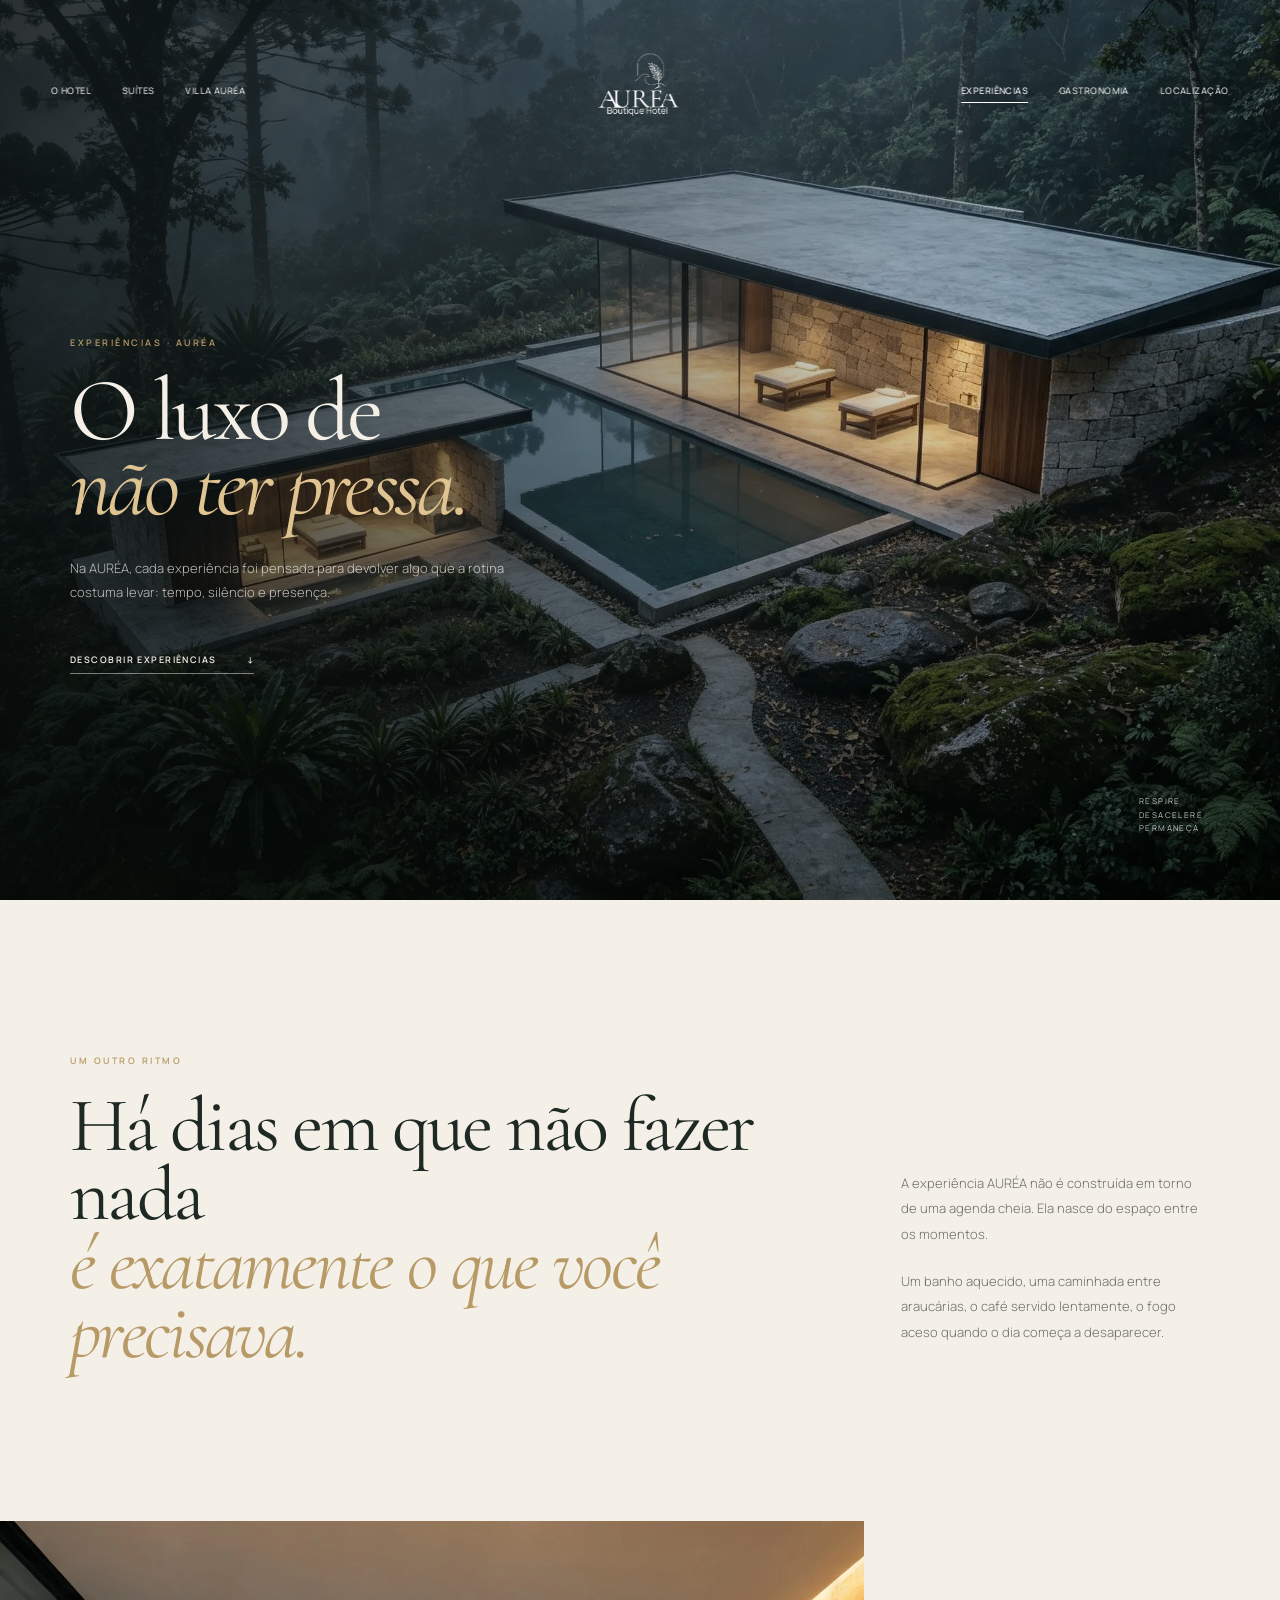
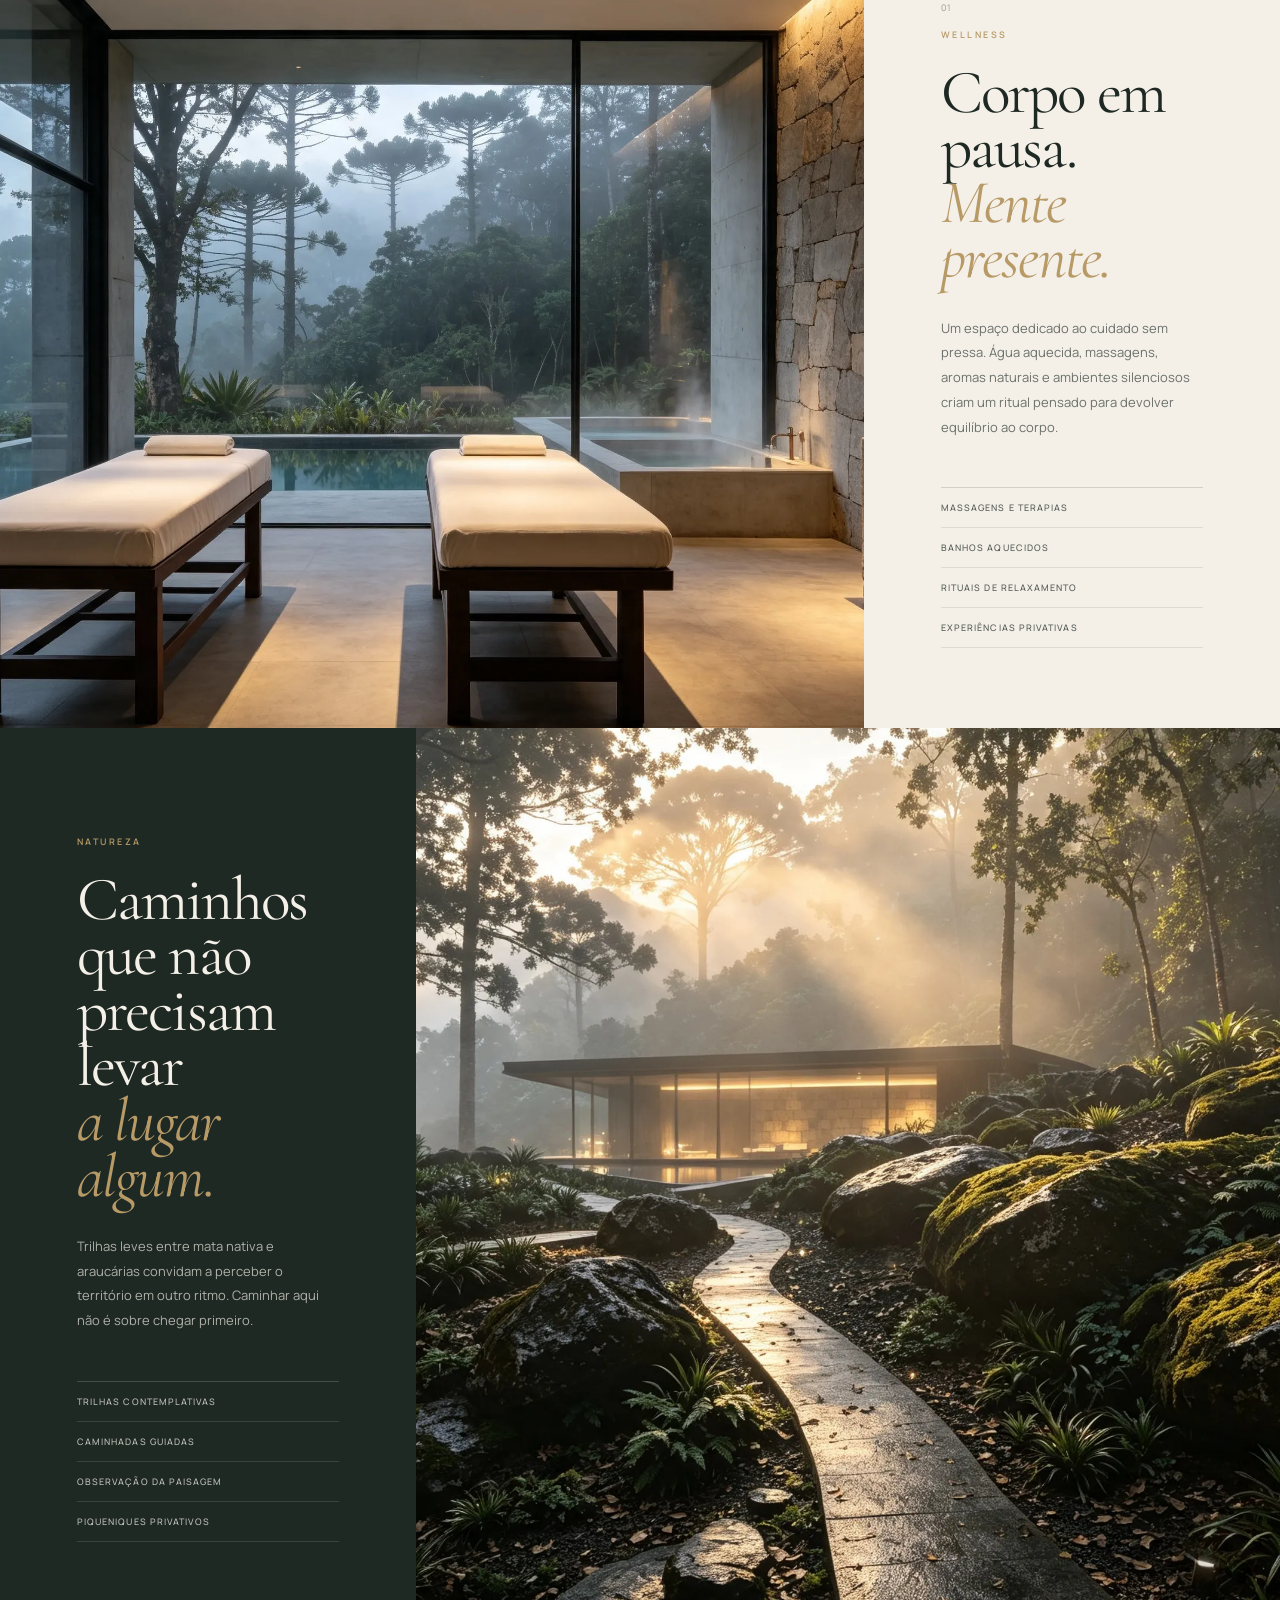
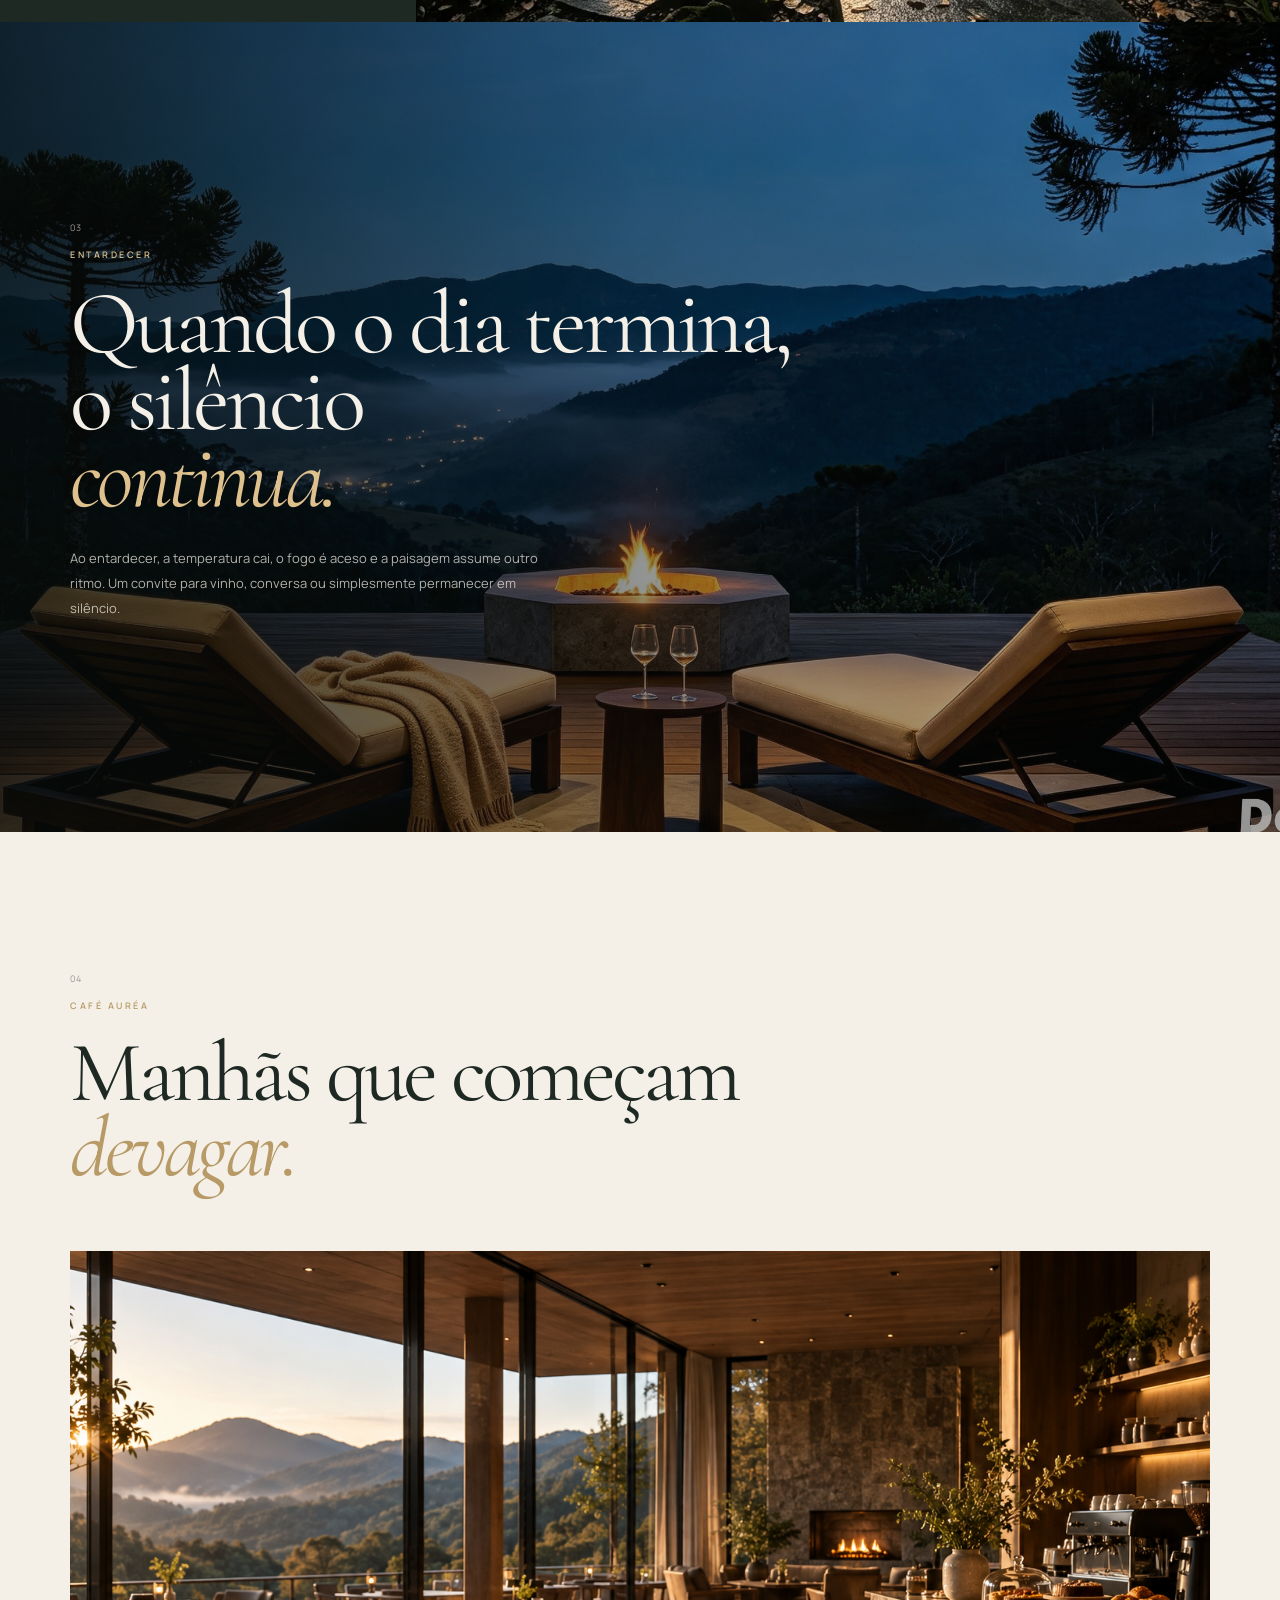
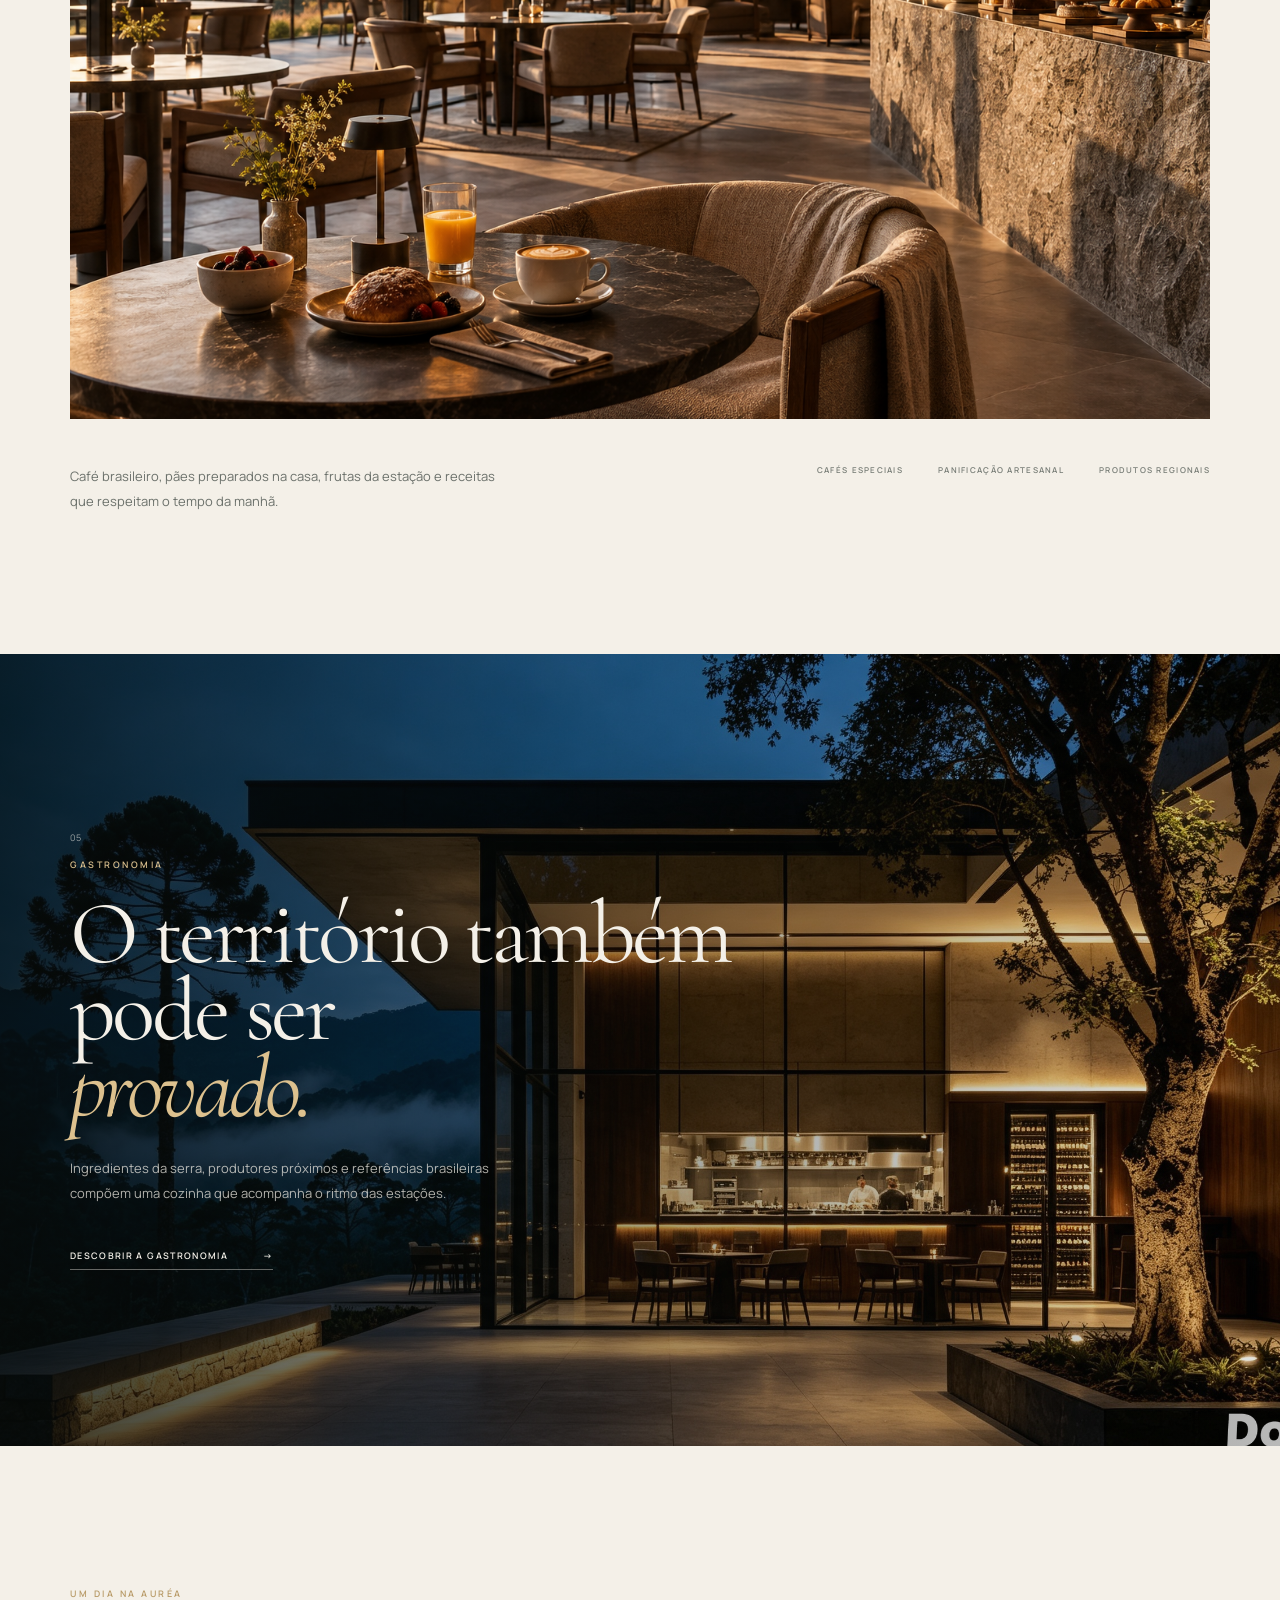
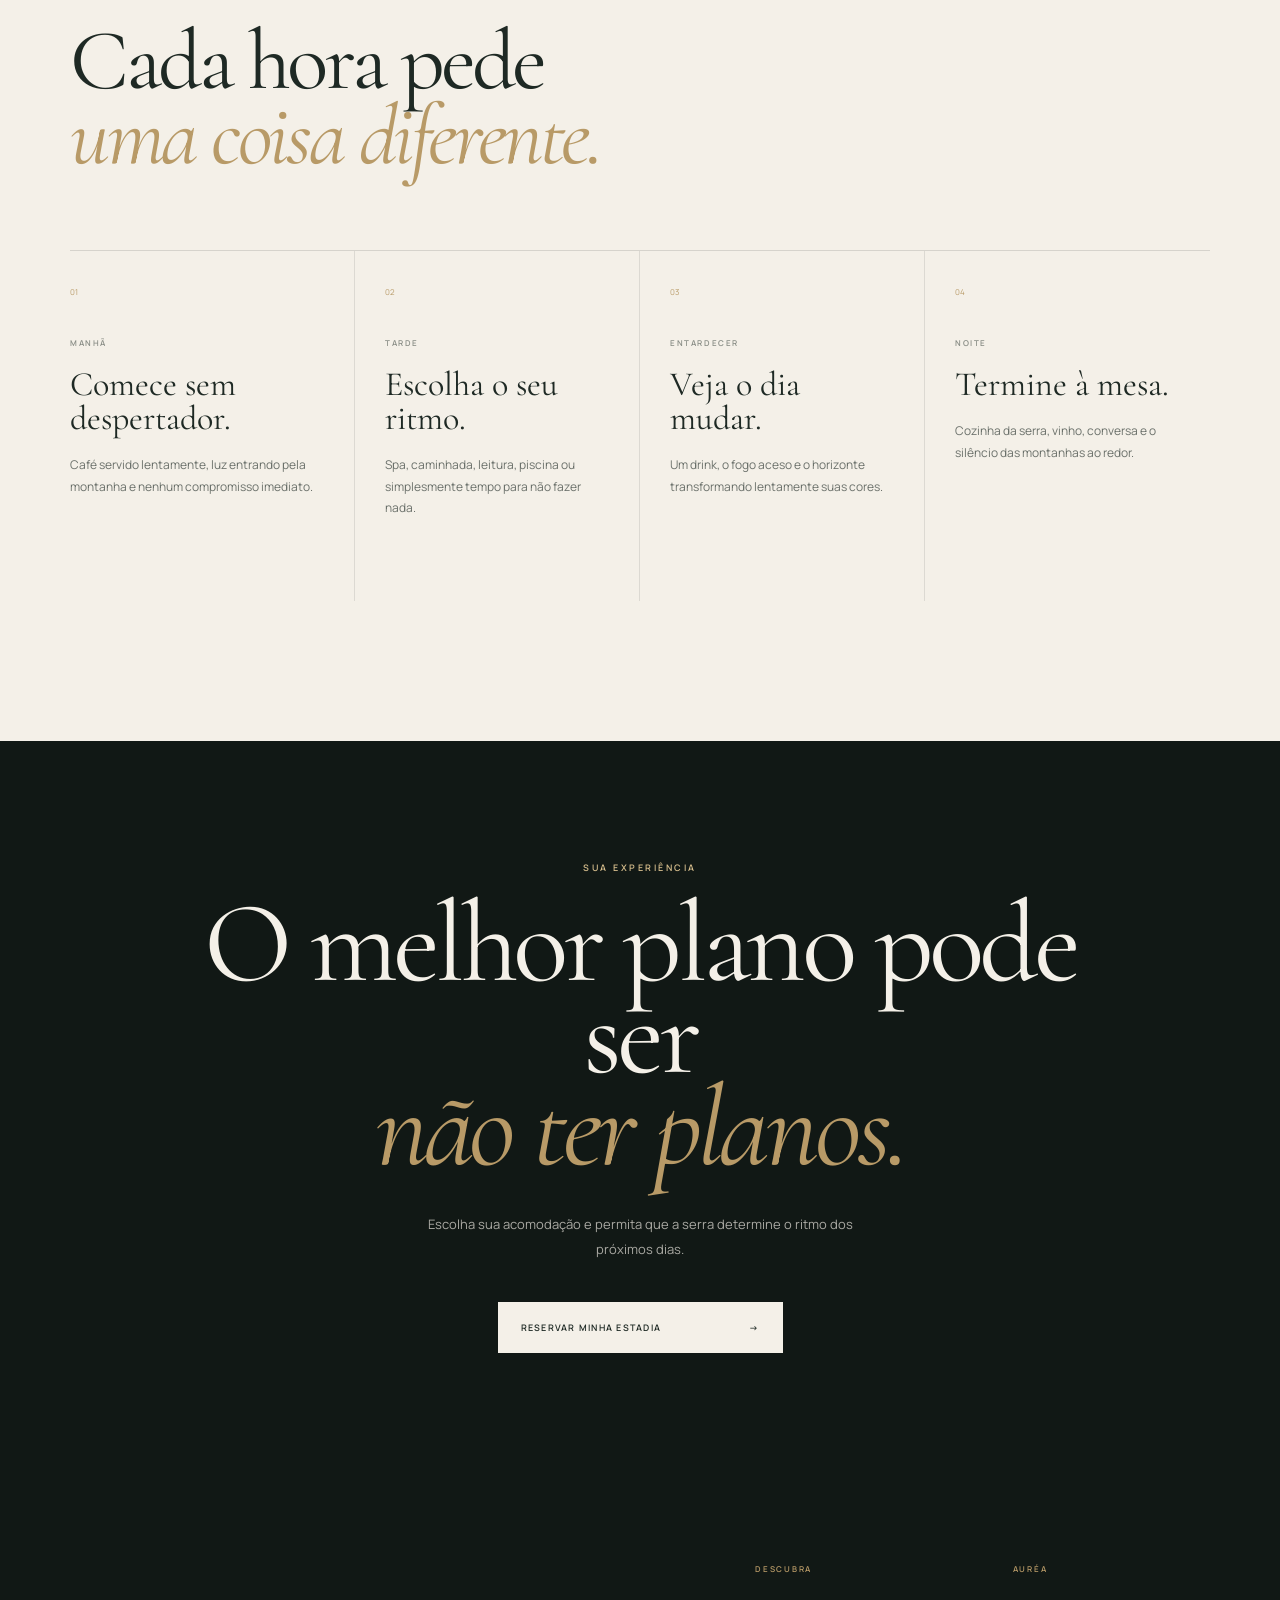
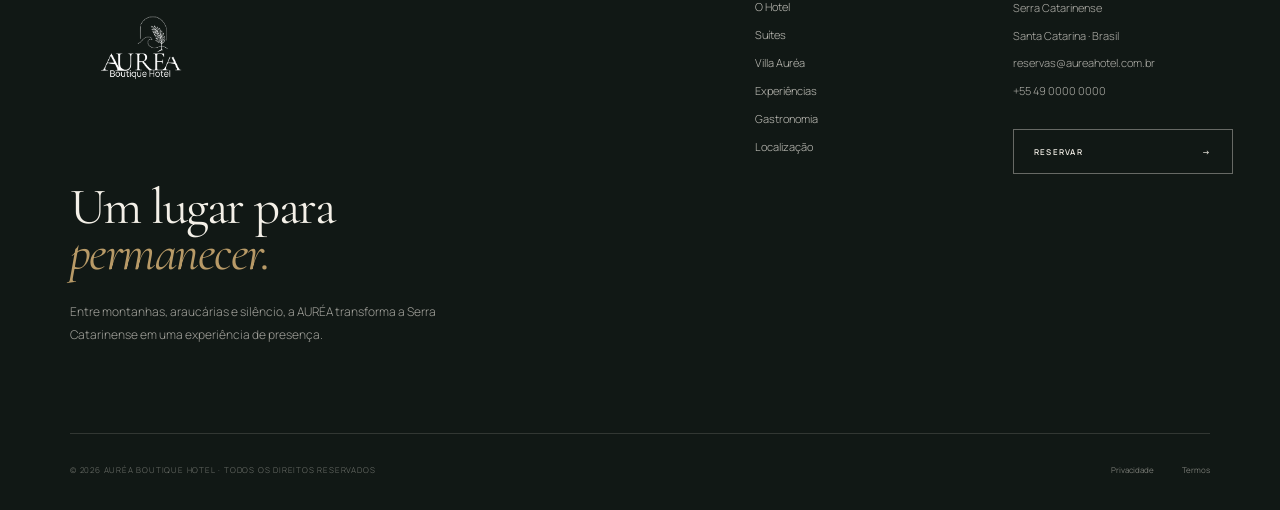
==== commit 5053f2f0: "mais uma" ====
--- a/experiencias.html
+++ b/experiencias.html
@@ -10,13 +10,95 @@
     content="width=device-width, initial-scale=1.0"
   >
 
-  <title>Experiências | AURÉA Boutique Hotel</title>
-
-  <meta
-    name="description"
-    content="Descubra as experiências do AURÉA Boutique Hotel: wellness, natureza, gastronomia e momentos de contemplação na Serra Catarinense."
-  >
-
+ <title>Experiências | AURÉA Boutique Hotel</title>
+
+<meta
+  name="description"
+  content="Descubra as experiências do AURÉA Boutique Hotel, com bem-estar, natureza e momentos pensados para desacelerar e viver a Serra Catarinense."
+>
+
+<meta
+  name="robots"
+  content="index, follow"
+>
+
+<meta
+  name="theme-color"
+  content="#17251f"
+>
+
+<link
+  rel="icon"
+  type="image/png"
+  href="assets/favicon.png"
+>
+
+<!-- =====================================================
+     OPEN GRAPH — COMPARTILHAMENTO
+====================================================== -->
+
+<meta
+  property="og:title"
+  content="Experiências | AURÉA Boutique Hotel"
+>
+
+<meta
+  property="og:description"
+  content="Descubra experiências de bem-estar, natureza e momentos pensados para desacelerar e viver a Serra Catarinense."
+>
+
+<meta
+  property="og:type"
+  content="website"
+>
+
+<meta
+  property="og:url"
+  content="https://aurea-alpha-ten.vercel.app/experiencias.html"
+>
+
+<meta
+  property="og:image"
+  content="https://aurea-alpha-ten.vercel.app/assets/og-aurea.jpg"
+>
+
+<meta
+  property="og:image:width"
+  content="1200"
+>
+
+<meta
+  property="og:image:height"
+  content="630"
+>
+
+<meta
+  property="og:image:alt"
+  content="AURÉA Boutique Hotel na Serra Catarinense"
+>
+
+
+<!-- X / Twitter -->
+
+<meta
+  name="twitter:card"
+  content="summary_large_image"
+>
+
+<meta
+  name="twitter:title"
+  content="Experiências | AURÉA Boutique Hotel"
+>
+
+<meta
+  name="twitter:description"
+  content="Descubra experiências de bem-estar, natureza e momentos pensados para desacelerar e viver a Serra Catarinense."
+>
+
+<meta
+  name="twitter:image"
+  content="https://aurea-alpha-ten.vercel.app/assets/og-aurea.jpg"
+>
 
   <!-- =====================================================
        FONTES
@@ -165,7 +247,7 @@
       <div class="experiencias-hero-image">
 
         <img
-          src="assets/spa em angulo maior.png"
+          src="assets/spa-em-angulo-maior.webp"
           alt="Spa AURÉA integrado à paisagem da Serra Catarinense"
         >
 
@@ -314,7 +396,7 @@
       <div class="experience-feature-image reveal-left">
 
         <img
-          src="assets/spa do hotel.png"
+          src="assets/spa-do-hotel.webp"
           alt="Área de wellness e spa do AURÉA"
         >
 
@@ -391,7 +473,7 @@
       <div class="experience-feature-image reveal-right">
 
         <img
-          src="assets/caminho ate o hotel.png"
+          src="assets/caminho-ate-o-hotel.webp"
           alt="Caminho entre a vegetação da Serra Catarinense"
         >
 
--- a/header.css
+++ b/header.css
@@ -686,4 +686,155 @@
 
 body.menu-open {
   overflow: hidden;
+}
+
+/* =========================================================
+   CORREÇÃO MENU MOBILE — TELA REAL
+========================================================= */
+
+@media (max-width: 850px) {
+
+  .mobile-menu {
+    position: fixed;
+
+    top: 0;
+    left: 0;
+
+    width: 100vw;
+    height: 100dvh;
+
+    box-sizing: border-box;
+
+    padding:
+      120px
+      40px
+      35px;
+
+    background: #17251f;
+
+    overflow-y: auto;
+
+    justify-content: space-between;
+  }
+
+
+  /* LINKS */
+
+  .mobile-menu-nav {
+    display: flex;
+
+    flex-direction: column;
+
+    gap: 2px;
+
+    width: 100%;
+  }
+
+
+  .mobile-menu-nav a {
+    font-size: clamp(38px, 11vw, 52px);
+
+    line-height: 0.95;
+
+    letter-spacing: -0.03em;
+  }
+
+
+  /* PARTE INFERIOR */
+
+  .mobile-menu-footer {
+    width: 100%;
+
+    margin-top: 35px;
+
+    padding-top: 22px;
+  }
+
+
+  .mobile-menu-reserve {
+    width: 100%;
+
+    padding: 15px 0;
+  }
+
+}
+
+
+/* CELULARES MENORES */
+
+@media (max-width: 480px) {
+
+  .mobile-menu {
+    padding:
+      105px
+      28px
+      28px;
+  }
+
+
+  .mobile-menu-nav a {
+    font-size: clamp(36px, 10.5vw, 48px);
+
+    line-height: 0.98;
+  }
+
+}
+
+/* =========================================================
+   REFINAMENTO FINAL — MENU MOBILE
+========================================================= */
+
+@media (max-width: 850px) {
+
+  /* DISTRIBUIÇÃO DO MENU */
+
+  .mobile-menu {
+    justify-content: flex-start;
+  }
+
+
+  /* LINKS */
+
+  .mobile-menu-nav {
+    margin-top: 55px;
+  }
+
+
+  .mobile-menu-nav a {
+    font-size: clamp(38px, 10.5vw, 50px);
+
+    line-height: 1.02;
+  }
+
+
+  /* CTA INFERIOR */
+
+  .mobile-menu-footer {
+    margin-top: auto;
+
+    padding-top: 22px;
+
+    border-top:
+      1px solid
+      rgba(244, 240, 232, 0.22);
+  }
+
+
+  .mobile-menu-reserve,
+  .mobile-menu-reserve span {
+    color: #f4f0e8 !important;
+  }
+
+
+  .mobile-menu-reserve {
+    font-size: 10px;
+
+    letter-spacing: 0.14em;
+  }
+
+
+  .mobile-menu-reserve span:last-child {
+    color: #c7b48a !important;
+  }
+
 }
--- a/animations.css
+++ b/animations.css
@@ -314,22 +314,8 @@
 ========================================================= */
 
 .hero-reveal {
-  opacity: 0;
-
-  transform:
-    translateY(24px);
-
-  animation:
-    heroContentReveal
-    1s
-    0.2s
-    cubic-bezier(
-      0.22,
-      1,
-      0.36,
-      1
-    )
-    forwards;
+  opacity: 1;
+  transform: none;
 }
 
 
